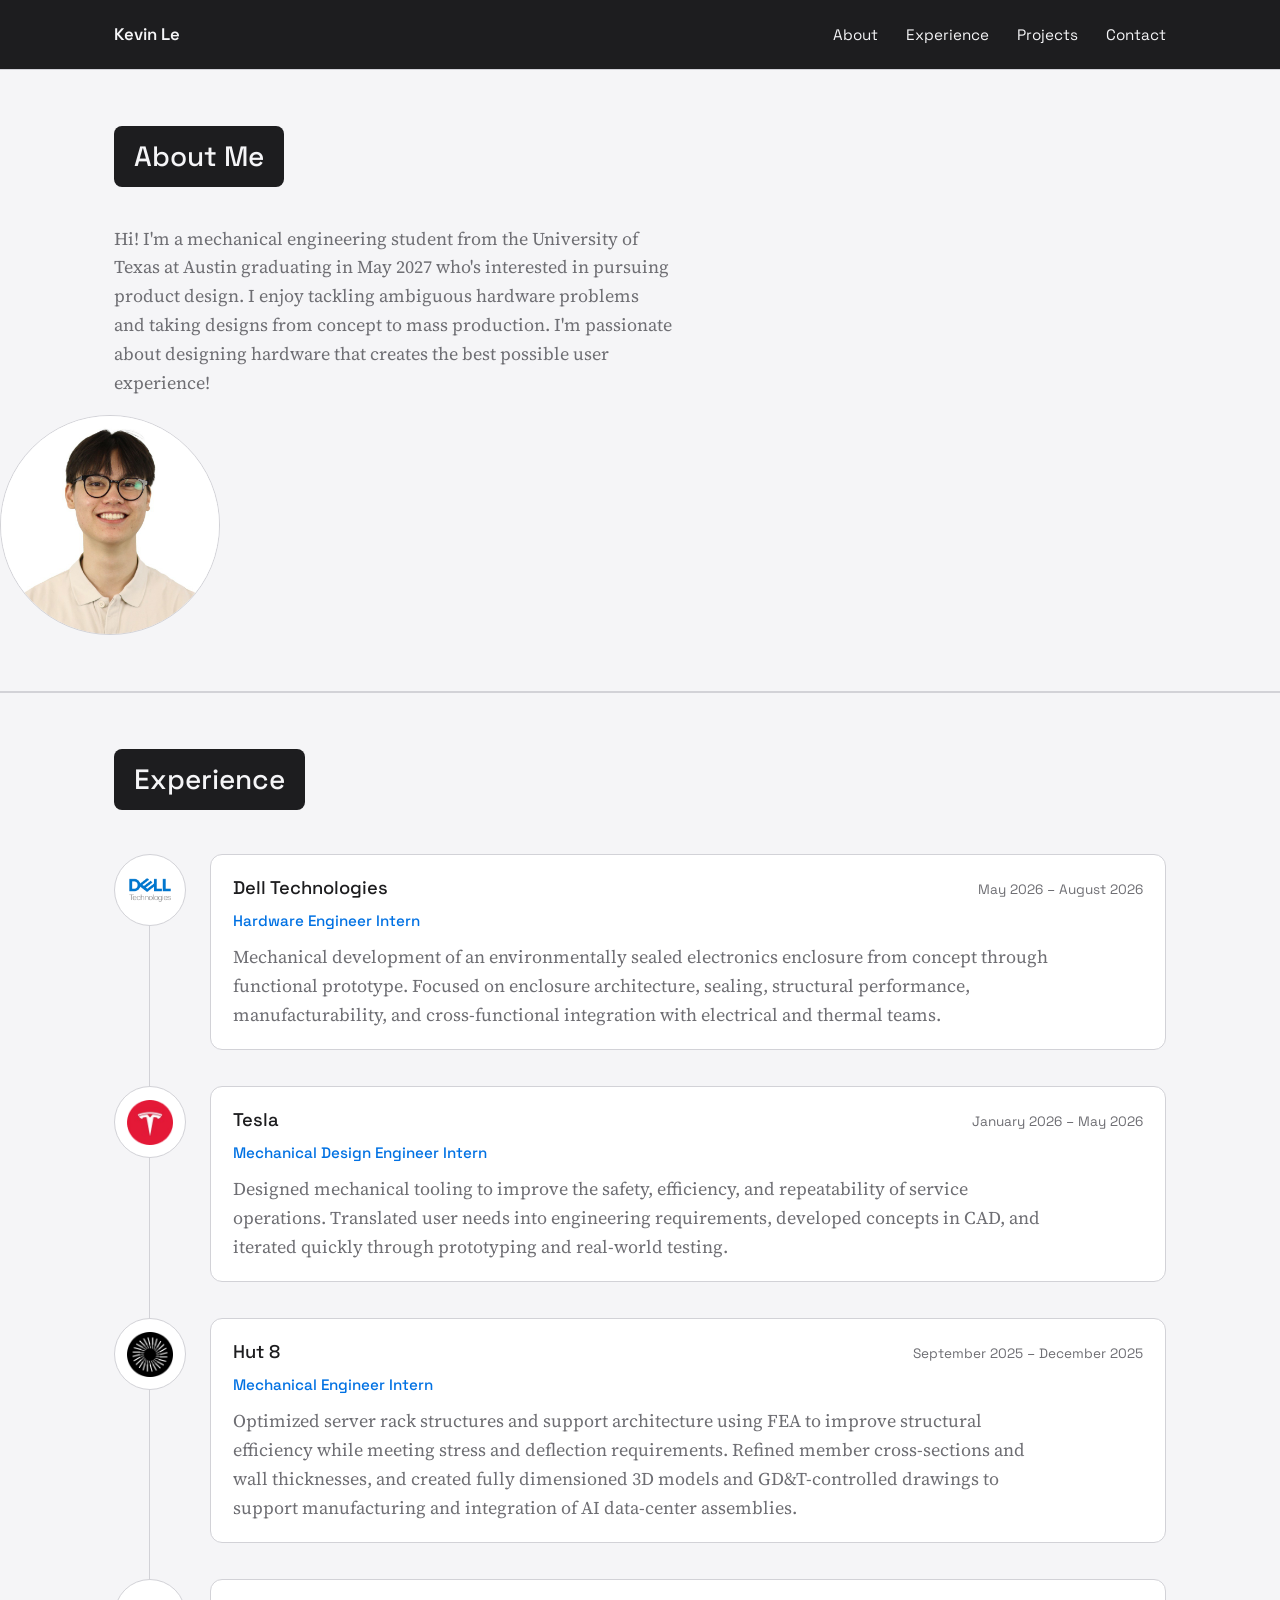
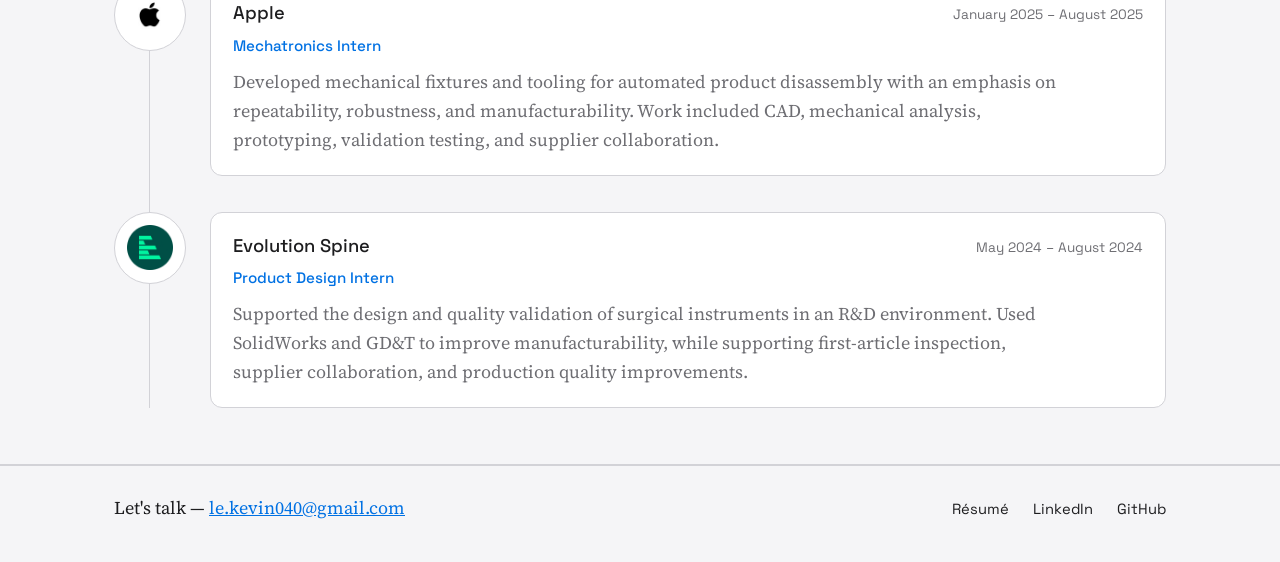
==== index.html @ e302e118 "Revised about" ====
<!DOCTYPE html>
<html lang="en">
<head>
<meta charset="UTF-8">
<meta name="viewport" content="width=device-width, initial-scale=1.0">
<title>Kevin Le—Engineering Portfolio</title>
<link rel="preconnect" href="https://fonts.googleapis.com">
<link href="https://fonts.googleapis.com/css2?family=Space+Grotesk:wght@400;500;600&family=Source+Serif+4:opsz,wght@8..60,400;8..60,600&display=swap" rel="stylesheet">
<link rel="stylesheet" href="style.css">
</head>
<body>

  <header class="site-header">
    <div class="wrap">
      <p class="mark">Kevin Le</p>
      <nav>
        <a href="#about">About</a>
        <a href="#experience">Experience</a>
        <a href="#projects">Projects</a>
        <a href="#contact">Contact</a>
      </nav>
    </div>
  </header>

  <main>
    <!-- <section class="intro wrap">
      <div class="intro-text">
        <h1>Mechanical engineer pursuing product design and robotics.</h1>
        <p class="lede">
          Portfolio showcasing some projects that I've worked on throughout college.
        </p>
      </div>
      <div class="intro-photo">
        <img src="assets/Headshot_Kevin_Le.jpg" alt="Portrait of Kevin Le">
      </div>
    </section> -->

    <section id="about" class="about">
      <div class="wrap">
        <h2 class="section-title">About Me</h2>
        <p>
          Hi! I'm a mechanical engineering student from the University of Texas at Austin graduating in May 2027 who's interested in pursuing product design. 
          I enjoy tackling ambiguous hardware problems and taking designs from concept to mass production. 
          I'm passionate about designing hardware that creates the best possible user experience!
        </p>
      </div>
      <div class="intro-photo">
        <img src="assets/Headshot_Kevin_Le.jpg" alt="Portrait of Kevin Le">
      </div>
    </section>

    <section id="experience" class="experience">
      <div class="wrap">
        <h2 class="section-title">Experience</h2>
        <ol class="timeline">
          <li class="timeline-entry">
            <span class="timeline-marker"><img src="assets/dell_logo.png" alt="Dell Technologies logo"></span>
            <div class="timeline-card">
              <div class="timeline-top">
                <h3 class="timeline-title">Dell Technologies</h3>
                <span class="timeline-dates">May 2026 – August 2026</span>
              </div>
              <p class="timeline-role">Hardware Engineer Intern</p>
              <p class="timeline-desc">Mechanical development of an environmentally sealed electronics enclosure from concept through functional prototype. Focused on enclosure architecture, sealing, structural performance, manufacturability, and cross-functional integration with electrical and thermal teams.</p>
            </div>
          </li>
          <li class="timeline-entry">
            <span class="timeline-marker"><img src="assets/tesla_logo.png" alt="Tesla logo"></span>
            <div class="timeline-card">
              <div class="timeline-top">
                <h3 class="timeline-title">Tesla</h3>
                <span class="timeline-dates">January 2026 – May 2026</span>
              </div>
              <p class="timeline-role">Mechanical Design Engineer Intern</p>
              <p class="timeline-desc">Designed mechanical tooling to improve the safety, efficiency, and repeatability of service operations. Translated user needs into engineering requirements, developed concepts in CAD, and iterated quickly through prototyping and real-world testing.</p>
            </div>
          </li>
          <li class="timeline-entry">
            <span class="timeline-marker"><img src="assets/hut8corp_logo.png" alt="Hut8 logo"></span>
            <div class="timeline-card">
              <div class="timeline-top">
                <h3 class="timeline-title">Hut 8</h3>
                <span class="timeline-dates">September 2025 – December 2025</span>
              </div>
              <p class="timeline-role">Mechanical Engineer Intern</p>
              <p class="timeline-desc">Optimized server rack structures and support architecture using FEA to improve structural efficiency while meeting stress and deflection requirements. Refined member cross-sections and wall thicknesses, and created fully dimensioned 3D models and GD&T-controlled drawings to support manufacturing and integration of AI data-center assemblies.</p>
            </div>
          </li>
          <li class="timeline-entry">
            <span class="timeline-marker"><img src="assets/apple_logo.jpg" alt="Apple logo"></span>
            <div class="timeline-card">
              <div class="timeline-top">
                <h3 class="timeline-title">Apple</h3>
                <span class="timeline-dates">January 2025 – August 2025</span>
              </div>
              <p class="timeline-role">Mechatronics Intern</p>
              <p class="timeline-desc">Developed mechanical fixtures and tooling for automated product disassembly with an emphasis on repeatability, robustness, and manufacturability. Work included CAD, mechanical analysis, prototyping, validation testing, and supplier collaboration.</p>
            </div>
          </li>
          </li>
          <li class="timeline-entry">
            <span class="timeline-marker"><img src="assets/evolutionspine_logo.png" alt="Evolution Spine logo"></span>
            <div class="timeline-card">
              <div class="timeline-top">
                <h3 class="timeline-title">Evolution Spine</h3>
                <span class="timeline-dates">May 2024 – August 2024</span>
              </div>
              <p class="timeline-role">Product Design Intern</p>
              <p class="timeline-desc">Supported the design and quality validation of surgical instruments in an R&D environment. Used SolidWorks and GD&T to improve manufacturability, while supporting first-article inspection, supplier collaboration, and production quality improvements.</p>
            </div>
          </li>
        </ol>
      </div>
    </section>

    <!-- <section id="projects" class="projects">
      <div class="wrap">
      <h2 class="section-title">Projects</h2> -->
      <!-- ============================================= -->
      <!-- PROJECT TEMPLATE — duplicate this whole        -->
      <!-- <article class="project-card">…</article> block     -->
      <!-- for every project you add.                     -->
      <!-- ============================================= -->

      <!-- <div class="project-grid">
      <article class="project-card">
        <button class="card-trigger" type="button" aria-haspopup="dialog">
          <span class="card-title">Dell Technologies</span>
          <span class="card-media logo"><img src="assets/dell_logo.png" alt="Dell logo"></span>
          <span class="card-desc">Add a one- or two-sentence summary of your work at Dell Technologies here.</span>
        </button>
        <div class="project-detail" hidden>
          <div class="detail-media"><img src="assets/project-1.jpg" alt="Cross-section render of the two-stage planetary gearbox"></div>
          <p class="sheet-no">Sheet 01</p>
          <h2>Dell Technologies</h2>
          <p>
            The arm's stock motor had plenty of speed but not nearly enough torque at the wrist.
            I designed a compact two-stage planetary reduction to fit the existing housing envelope,
            modeling gear mesh and bearing loads in Excel before cutting anything, then machined and
            assembled a working prototype on the shop's manual mill.
          </p>
          <p>
            The final unit delivered a 25:1 reduction inside a housing 12mm shorter than the original
            budget, and held under 0.05mm of backlash after 40 hours of continuous run testing.
          </p>
          <div class="spec-row">
            <div><span class="label">Role</span><span class="value">Sole designer &amp; machinist</span></div>
            <div><span class="label">Tools</span><span class="value">SolidWorks, MATLAB</span></div>
            <div><span class="label">Materials</span><span class="value">6061-T6, C360 brass</span></div>
            <div><span class="label">Year</span><span class="value">2025</span></div>
          </div>
          <a class="project-link" href="#">Full write-up &amp; CAD files</a>
        </div>
      </article>

      <article class="project-card">
        <button class="card-trigger" type="button" aria-haspopup="dialog">
          <span class="card-title">Tesla</span>
          <span class="card-media logo"><img src="assets/tesla_logo.png" alt="Tesla logo"></span>
          <span class="card-desc">Add a one- or two-sentence summary of your work at Tesla here.</span>
        </button>
        <div class="project-detail" hidden>
          <div class="detail-media"><img src="assets/project-2.jpg" alt="Photo of the finished quick-release bracket mounted on the test fixture"></div>
          <p class="sheet-no">Sheet 02</p>
          <h2>Tesla</h2>
          <p>
            Our team's fixture required a full re-bolt between every model swap, which was eating
            hours out of a limited tunnel booking. I redesigned the mounting interface around a
            spring-loaded quick-release pin, sized for the fixture's vibration and load profile
            using a quick FEA check in Fusion 360.
          </p>
          <p>
            Swap time dropped from roughly 20 minutes to under 90 seconds, and the bracket has run
            through three semesters of testing with no failures.
          </p>
          <div class="spec-row">
            <div><span class="label">Role</span><span class="value">Design lead, 3-person team</span></div>
            <div><span class="label">Tools</span><span class="value">Fusion 360, FEA</span></div>
            <div><span class="label">Materials</span><span class="value">4140 steel</span></div>
            <div><span class="label">Year</span><span class="value">2024</span></div>
          </div>
          <a class="project-link" href="#">Full write-up &amp; CAD files</a>
        </div>
      </article>

      <article class="project-card">
        <button class="card-trigger" type="button" aria-haspopup="dialog">
          <span class="card-title">Apple</span>
          <span class="card-media logo"><img src="assets/apple_logo.png" alt="Apple logo"></span>
          <span class="card-desc">Add a one- or two-sentence summary of your work at Apple here.</span>
        </button>
        <div class="project-detail" hidden>
          <div class="detail-media"><img src="assets/project-2.jpg" alt="Photo of the finished quick-release bracket mounted on the test fixture"></div>
          <p class="sheet-no">Sheet 02</p>
          <h2>Apple</h2>
          <p>
            Our team's fixture required a full re-bolt between every model swap, which was eating
            hours out of a limited tunnel booking. I redesigned the mounting interface around a
            spring-loaded quick-release pin, sized for the fixture's vibration and load profile
            using a quick FEA check in Fusion 360.
          </p>
          <p>
            Swap time dropped from roughly 20 minutes to under 90 seconds, and the bracket has run
            through three semesters of testing with no failures.
          </p>
          <div class="spec-row">
            <div><span class="label">Role</span><span class="value">Design lead, 3-person team</span></div>
            <div><span class="label">Tools</span><span class="value">Fusion 360, FEA</span></div>
            <div><span class="label">Materials</span><span class="value">4140 steel</span></div>
            <div><span class="label">Year</span><span class="value">2024</span></div>
          </div>
          <a class="project-link" href="#">Full write-up &amp; CAD files</a>
        </div>
      </article>

      <article class="project-card">
        <button class="card-trigger" type="button" aria-haspopup="dialog">
          <span class="card-title">Pick and Place Robot Arm</span>
          <span class="card-media"><img src="assets/RMD Robot Arm Final CAD.png" alt="Pick and place arm"></span>
          <span class="card-desc">Robotic pick-and-place arm designed and modeled in CAD.</span>
        </button>
        <div class="project-detail" hidden>
          <div class="detail-media"><img src="assets/project-2.jpg" alt="Photo of the finished quick-release bracket mounted on the test fixture"></div>
          <p class="sheet-no">Sheet 02</p>
          <h2>Pick and Place Robot Arm</h2>
          <p>
            Our team's fixture required a full re-bolt between every model swap, which was eating
            hours out of a limited tunnel booking. I redesigned the mounting interface around a
            spring-loaded quick-release pin, sized for the fixture's vibration and load profile
            using a quick FEA check in Fusion 360.
          </p>
          <p>
            Swap time dropped from roughly 20 minutes to under 90 seconds, and the bracket has run
            through three semesters of testing with no failures.
          </p>
          <div class="spec-row">
            <div><span class="label">Role</span><span class="value">Design lead, 3-person team</span></div>
            <div><span class="label">Tools</span><span class="value">Fusion 360, FEA</span></div>
            <div><span class="label">Materials</span><span class="value">4140 steel</span></div>
            <div><span class="label">Year</span><span class="value">2024</span></div>
          </div>
          <a class="project-link" href="#">Full write-up &amp; CAD files</a>
        </div>
      </article>
      </div>

      </div>
    </section> -->
  </main>

  <footer id="contact" class="site-footer">
    <div class="wrap">
      <p>Let's talk — <a href="mailto:le.kevin040@gmail.com">le.kevin040@gmail.com</a></p>
      <div class="footer-links">
        <a href="resume.html">Résumé</a>
        <a href="https://www.linkedin.com/in/kevle40" target="_blank" rel="noopener noreferrer">LinkedIn</a>
        <a href="https://github.com/kevinle40" target="_blank" rel="noopener noreferrer">GitHub</a>
      </div>
    </div>
  </footer>

  <dialog id="project-dialog" class="project-dialog" aria-label="Project details">
    <button class="dialog-close" type="button" aria-label="Close project details">&times;</button>
    <div class="dialog-content"></div>
  </dialog>

  <script src="script.js"></script>
</body>
</html>
---- style.css ----
:root {
  --paper: #F5F5F7;
  --ink: #1D1D1F;
  --graphite: #6E6E73;
  --steel: #0071E3;
  --line: #D2D2D7;
  --banner: #EEF3F8;
  --header-bg: #1D1D1F;
  --header-text: #F5F5F7;
  --steel-light: #2997FF;
  --measure: 680px;
}

* { box-sizing: border-box; }

html { scroll-behavior: smooth; }

body {
  margin: 0;
  background: var(--paper);
  color: var(--ink);
  font-family: "Source Serif 4", Georgia, serif;
  font-size: 18px;
  line-height: 1.6;
  -webkit-font-smoothing: antialiased;
}

h1, h2, .mark, .label, nav a, .footer-links a {
  font-family: "Space Grotesk", "Helvetica Neue", Arial, sans-serif;
}

.wrap {
  max-width: 1100px;
  margin: 0 auto;
  padding: 0 24px;
}

a { color: var(--steel); }
a:focus-visible, button:focus-visible { outline: 2px solid var(--steel); outline-offset: 3px; }

/* ---------- header ---------- */

.site-header {
  background: var(--header-bg);
  padding: 20px 0;
}

.mark { margin: 0; font-weight: 600; font-size: 1.05rem; color: var(--header-text); }

nav a {
  margin-left: 24px;
  text-decoration: none;
  color: var(--header-text);
  font-size: 0.95rem;
}
nav a:first-child { margin-left: 0; }
nav a:hover { color: var(--steel-light); }

.site-header .wrap {
  display: flex;
  justify-content: space-between;
  align-items: baseline;
  flex-wrap: wrap;
  gap: 12px;
}

/* ---------- intro ---------- */

.intro {
  padding: 64px 24px 40px;
  display: flex;
  align-items: center;
  justify-content: space-between;
  gap: 48px;
}

.intro-text { flex: 1 1 420px; }

.intro h1 {
  font-size: 2rem;
  font-weight: 500;
  line-height: 1.3;
  max-width: 20ch;
  margin: 0 0 20px;
}

.lede {
  max-width: 55ch;
  color: var(--graphite);
  font-size: 1.05rem;
}

.intro-photo {
  flex: 0 0 220px;
  width: 220px;
  aspect-ratio: 1 / 1;
  border-radius: 50%;
  overflow: hidden;
  border: 1px solid var(--line);
}

.intro-photo img {
  width: 100%;
  height: 100%;
  object-fit: cover;
  display: block;
}

@media (max-width: 700px) {
  .intro {
    flex-direction: column-reverse;
    align-items: flex-start;
    gap: 28px;
  }
  .intro-photo { flex-basis: auto; width: 160px; }
}

/* ---------- section headings (About + Projects titles) ---------- */

.section-title {
  display: inline-block;
  background: var(--header-bg);
  color: var(--header-text);
  font-size: 1.75rem;
  font-weight: 500;
  padding: 8px 20px;
  border-radius: 8px;
  margin: 0 0 20px;
}

/* ---------- about ---------- */

.about {
  padding: 56px 0;
  border-top: 1px solid var(--line);
  border-bottom: 1px solid var(--line);
}
.about p { max-width: 62ch; color: var(--graphite); }

/* ---------- projects ---------- */

.projects { padding: 56px 0 48px; }

.project-grid {
  display: grid;
  grid-template-columns: repeat(auto-fill, minmax(min(100%, 320px), 1fr));
  gap: 28px;
  margin-top: 8px;
}

.card-trigger {
  display: block;
  width: 100%;
  padding: 0;
  text-align: left;
  font: inherit;
  color: inherit;
  cursor: pointer;
  background: #FFFFFF;
  border: 1px solid var(--line);
  border-radius: 12px;
  overflow: hidden;
  transition: transform .2s ease, box-shadow .2s ease;
}
.card-trigger:hover { transform: translateY(-3px); box-shadow: 0 10px 28px rgba(0, 0, 0, .10); }

.card-media { display: block; aspect-ratio: 16 / 10; background: var(--line); }
.card-media img { width: 100%; height: 100%; object-fit: cover; display: block; }

.card-title {
  display: block;
  padding: 18px 18px 14px;
  font-family: "Space Grotesk", sans-serif;
  font-size: 1.1rem;
  font-weight: 500;
  line-height: 1.35;
}
.card-desc {
  display: block;
  padding: 14px 18px 20px;
  color: var(--graphite);
  font-size: 0.95rem;
  line-height: 1.5;
}

/* ---------- project detail dialog ---------- */

.project-dialog {
  width: min(860px, calc(100% - 32px));
  max-height: calc(100vh - 48px);
  padding: 0;
  border: 0;
  border-radius: 16px;
  overflow: hidden;
  background: #FFFFFF;
  color: var(--ink);
}
.project-dialog[open] { animation: dialog-in .22s ease; }
.project-dialog::backdrop { background: rgba(0, 0, 0, .5); backdrop-filter: blur(6px); }
@keyframes dialog-in {
  from { opacity: 0; transform: scale(.96) translateY(8px); }
  to   { opacity: 1; transform: none; }
}
body:has(.project-dialog[open]) { overflow: hidden; }

.dialog-content { max-height: calc(100vh - 48px); overflow-y: auto; padding: 32px; }
.dialog-close {
  position: absolute;
  top: 12px;
  right: 12px;
  z-index: 1;
  width: 36px;
  height: 36px;
  border: 0;
  border-radius: 50%;
  background: rgba(29, 29, 31, .75);
  color: #FFFFFF;
  font-size: 1.4rem;
  line-height: 1;
  cursor: pointer;
}
.dialog-close:hover { background: var(--ink); }

.detail-media {
  aspect-ratio: 16 / 9;
  overflow: hidden;
  border-radius: 8px;
  background: var(--line);
  margin-bottom: 24px;
}
.detail-media img { width: 100%; height: 100%; object-fit: cover; display: block; }

.dialog-content h2 { font-size: 1.6rem; font-weight: 500; line-height: 1.3; margin: 0 0 16px; }
.dialog-content p { max-width: 62ch; }

.sheet-no { font-family: "Space Grotesk", sans-serif; color: var(--steel); font-size: 0.85rem; margin: 0 0 8px; }

.spec-row {
  display: flex;
  flex-wrap: wrap;
  gap: 24px;
  margin: 24px 0 20px;
  padding: 16px 0;
  border-top: 1px solid var(--line);
  border-bottom: 1px solid var(--line);
}
.spec-row > div { display: flex; flex-direction: column; gap: 2px; }
.label { font-size: 0.78rem; color: var(--graphite); }
.value { font-family: "Source Serif 4", serif; font-size: 0.92rem; }

.project-link {
  font-family: "Space Grotesk", sans-serif;
  font-size: 0.95rem;
  text-decoration: none;
  border-bottom: 1px solid var(--steel);
  padding-bottom: 1px;
}
.project-link:hover { opacity: 0.75; }

/* ---------- footer ---------- */

.site-footer {
  border-top: 1px solid var(--line);
  padding: 28px 0 40px;
}
.site-footer .wrap {
  display: flex;
  justify-content: space-between;
  align-items: baseline;
  flex-wrap: wrap;
  gap: 12px;
}
.site-footer p { margin: 0; }
.footer-links a {
  margin-left: 20px;
  text-decoration: none;
  color: var(--ink);
  font-size: 0.92rem;
}
.footer-links a:first-child { margin-left: 0; }
.footer-links a:hover { color: var(--steel); }

/* ---------- responsive ---------- */

@media (max-width: 600px) {
  body { font-size: 16.5px; }
  .intro { padding: 44px 24px 32px; }
  .intro h1 { font-size: 1.6rem; }
}

@media (prefers-reduced-motion: reduce) {
  html { scroll-behavior: auto; }
}

/* ---------- résumé page ---------- */

.mark a { color: inherit; text-decoration: none; }
.resume { padding: 56px 0 72px; }
.resume-frame {
  display: block;
  width: 100%;
  height: 80vh;
  min-height: 600px;
  border: 1px solid var(--line);
  border-radius: 12px;
  background: #FFFFFF;
}
.resume-note { margin: 16px 0 0; color: var(--graphite); font-size: 0.95rem; }

@media (max-width: 600px) {
  .dialog-content { padding: 20px; }
}

@media (prefers-reduced-motion: reduce) {
  .project-dialog[open] { animation: none; }
  .card-trigger { transition: none; }
}

/* company-logo cards: show the whole logo instead of cropping it */
.card-media.logo { background: #FFFFFF; }
.card-media.logo img { object-fit: contain; padding: 14px; }

/* ---------- experience timeline ---------- */

.experience {
  padding: 56px 0;
  border-top: 1px solid var(--line);
  border-bottom: 1px solid var(--line);
}

.timeline {
  position: relative;
  list-style: none;
  margin: 24px 0 0;
  padding: 0;
}

.timeline::before {
  content: "";
  position: absolute;
  top: 36px;
  bottom: 0;
  left: 35px;
  width: 1px;
  background: var(--line);
}

.timeline-entry {
  position: relative;
  display: grid;
  grid-template-columns: 72px 1fr;
  column-gap: 24px;
  padding-bottom: 36px;
}
.timeline-entry:last-child { padding-bottom: 0; }

.timeline-marker {
  position: relative;
  z-index: 1;
  width: 72px;
  height: 72px;
  border-radius: 50%;
  background: #FFFFFF;
  border: 1px solid var(--line);
  display: flex;
  align-items: center;
  justify-content: center;
  overflow: hidden;
}
.timeline-marker img {
  width: 65%;
  height: 65%;
  object-fit: contain;
}

.timeline-card {
  background: #FFFFFF;
  border: 1px solid var(--line);
  border-radius: 12px;
  padding: 18px 22px 20px;
  transition: box-shadow .2s ease, transform .2s ease;
}
.timeline-card:hover { box-shadow: 0 8px 22px rgba(0, 0, 0, .08); transform: translateY(-2px); }

.timeline-top {
  display: flex;
  justify-content: space-between;
  align-items: baseline;
  gap: 16px;
  flex-wrap: wrap;
}

.timeline-title {
  margin: 0;
  font-family: "Space Grotesk", sans-serif;
  font-size: 1.15rem;
  font-weight: 500;
}

.timeline-dates {
  font-family: "Space Grotesk", sans-serif;
  font-size: 0.85rem;
  color: var(--graphite);
  white-space: nowrap;
}

.timeline-role {
  margin: 6px 0 10px;
  font-family: "Space Grotesk", sans-serif;
  font-size: 0.95rem;
  font-weight: 500;
  color: var(--steel);
}

.timeline-desc {
  margin: 0;
  color: var(--graphite);
  max-width: 92ch;
}

@media (max-width: 560px) {
  .timeline::before { top: 27px; bottom: 0; left: 25px; width: 3px; }
  .timeline-entry { grid-template-columns: 54px 1fr; column-gap: 16px; }
  .timeline-marker { width: 54px; height: 54px; }
  .timeline-card { padding: 14px 16px 16px; }
}

@media (prefers-reduced-motion: reduce) {
  .timeline-card { transition: none; }
}
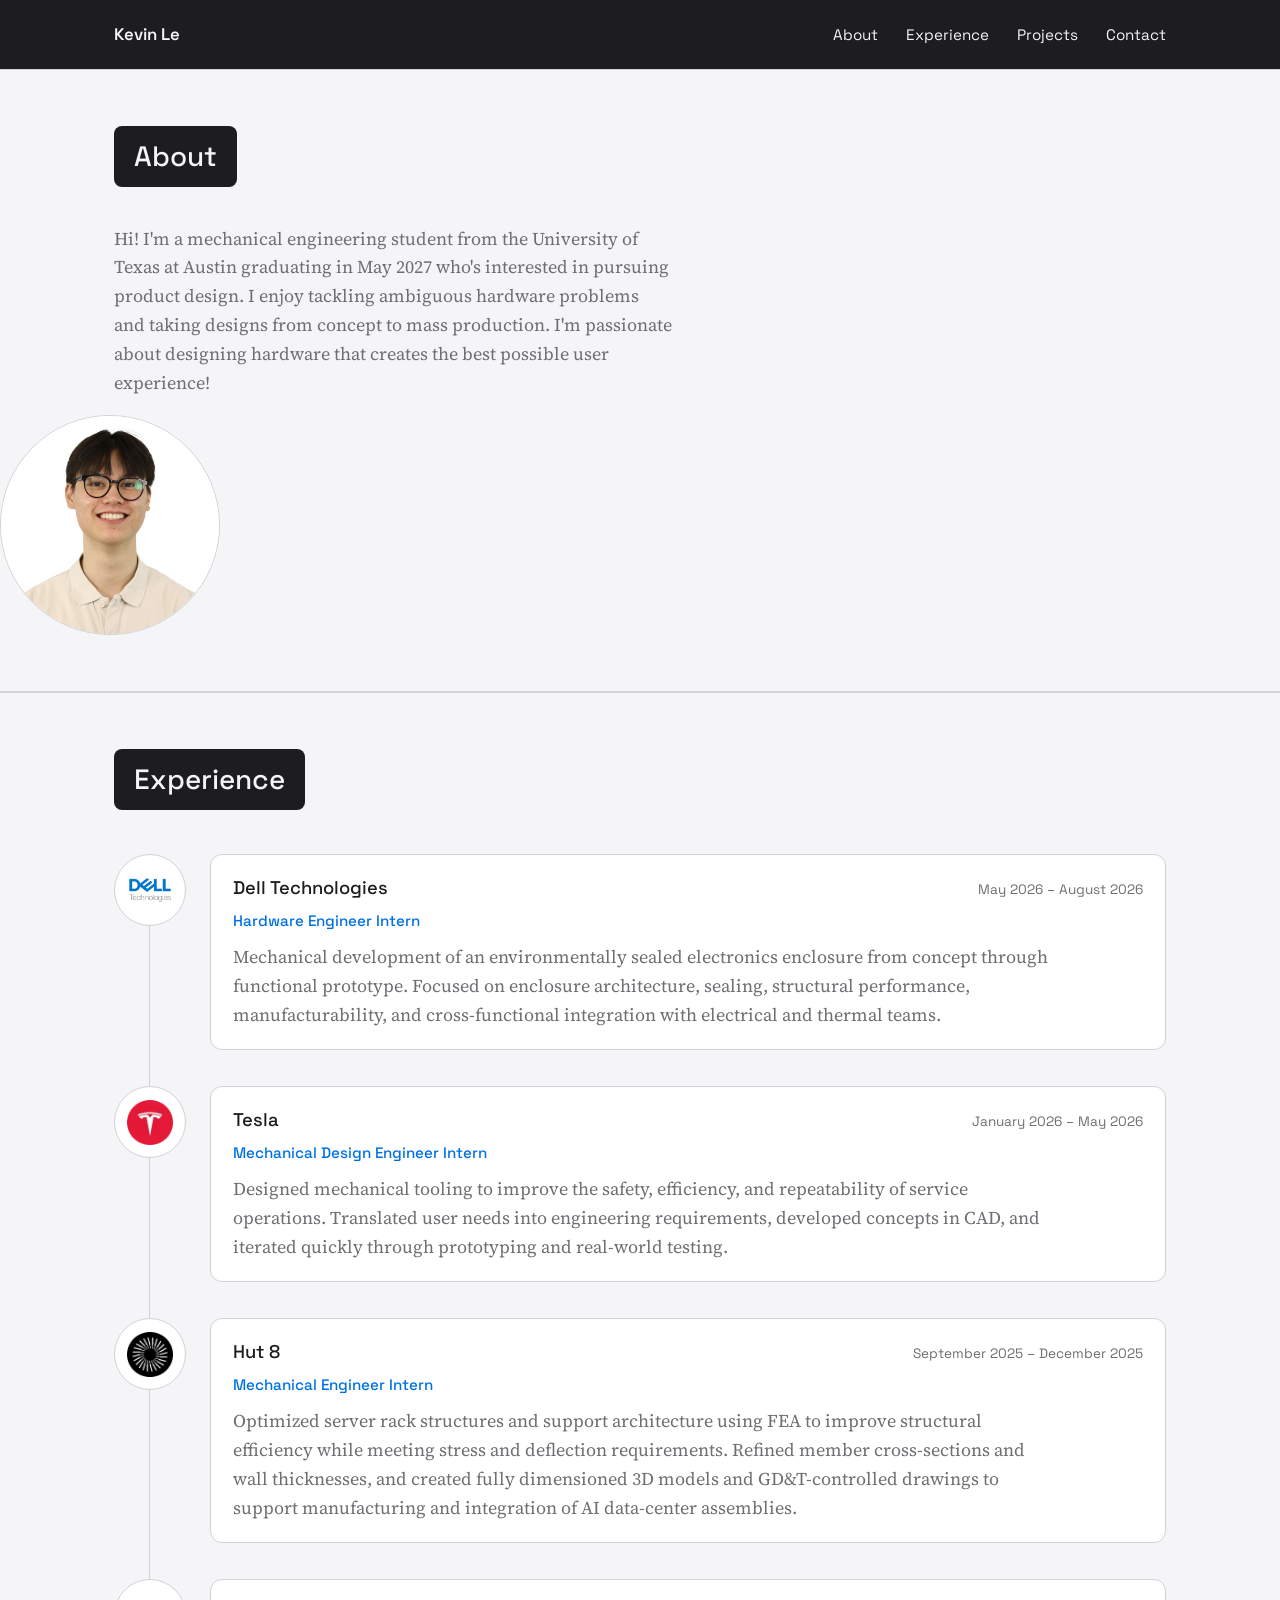
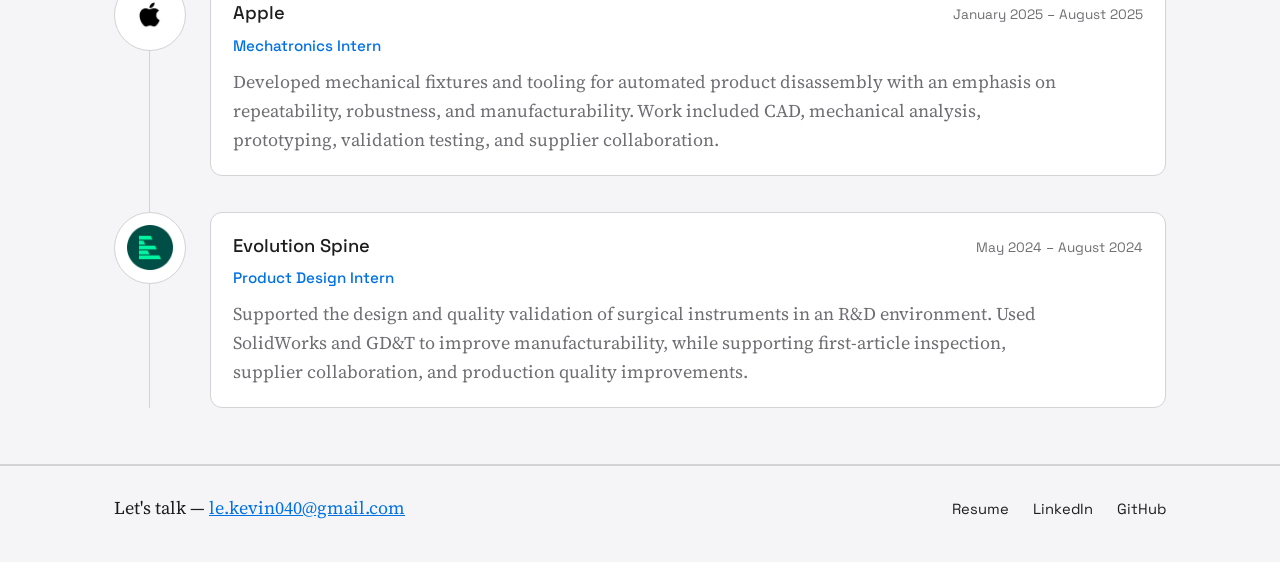
==== commit 1d61e0b8: "Resume fix" ====
--- a/index.html
+++ b/index.html
@@ -37,7 +37,7 @@
 
     <section id="about" class="about">
       <div class="wrap">
-        <h2 class="section-title">About Me</h2>
+        <h2 class="section-title">About</h2>
         <p>
           Hi! I'm a mechanical engineering student from the University of Texas at Austin graduating in May 2027 who's interested in pursuing product design. 
           I enjoy tackling ambiguous hardware problems and taking designs from concept to mass production. 
@@ -252,7 +252,7 @@
     <div class="wrap">
       <p>Let's talk — <a href="mailto:le.kevin040@gmail.com">le.kevin040@gmail.com</a></p>
       <div class="footer-links">
-        <a href="resume.html">Résumé</a>
+        <a href="resume.html">Resume</a>
         <a href="https://www.linkedin.com/in/kevle40" target="_blank" rel="noopener noreferrer">LinkedIn</a>
         <a href="https://github.com/kevinle40" target="_blank" rel="noopener noreferrer">GitHub</a>
       </div>
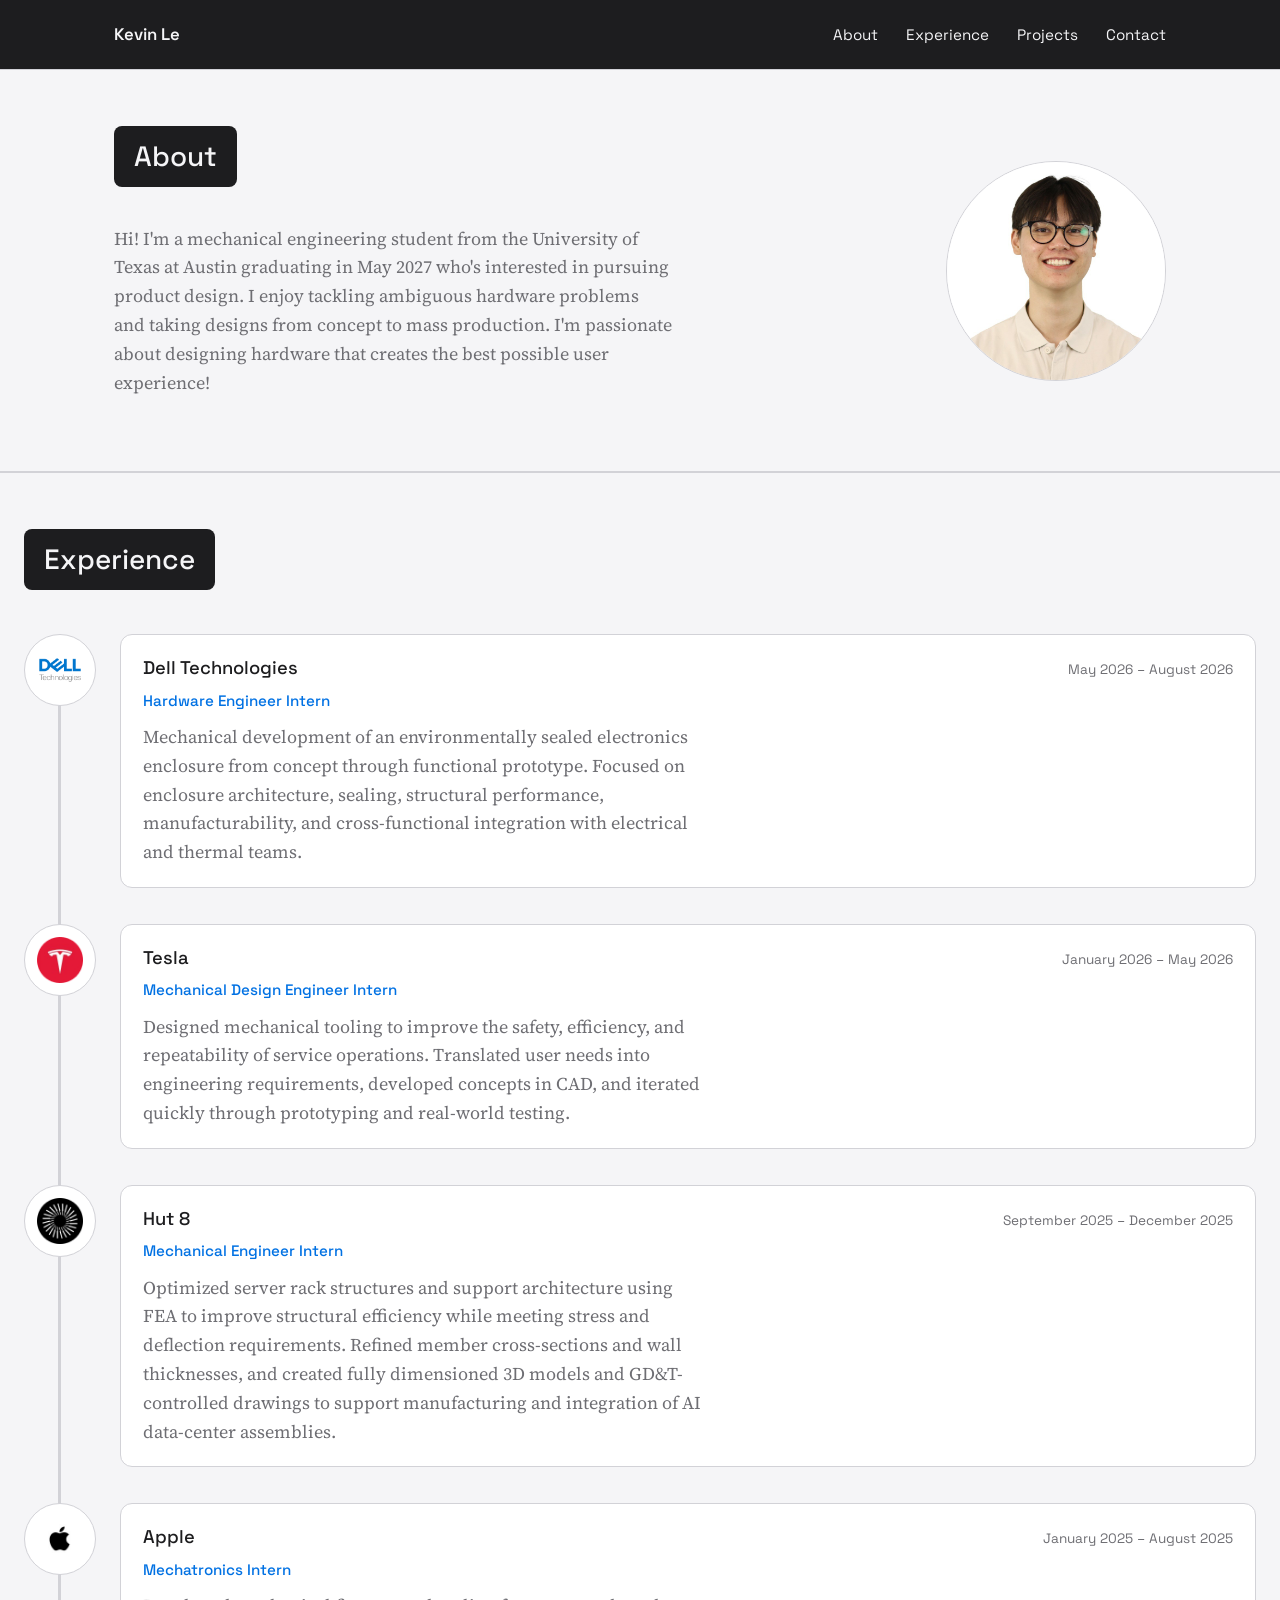
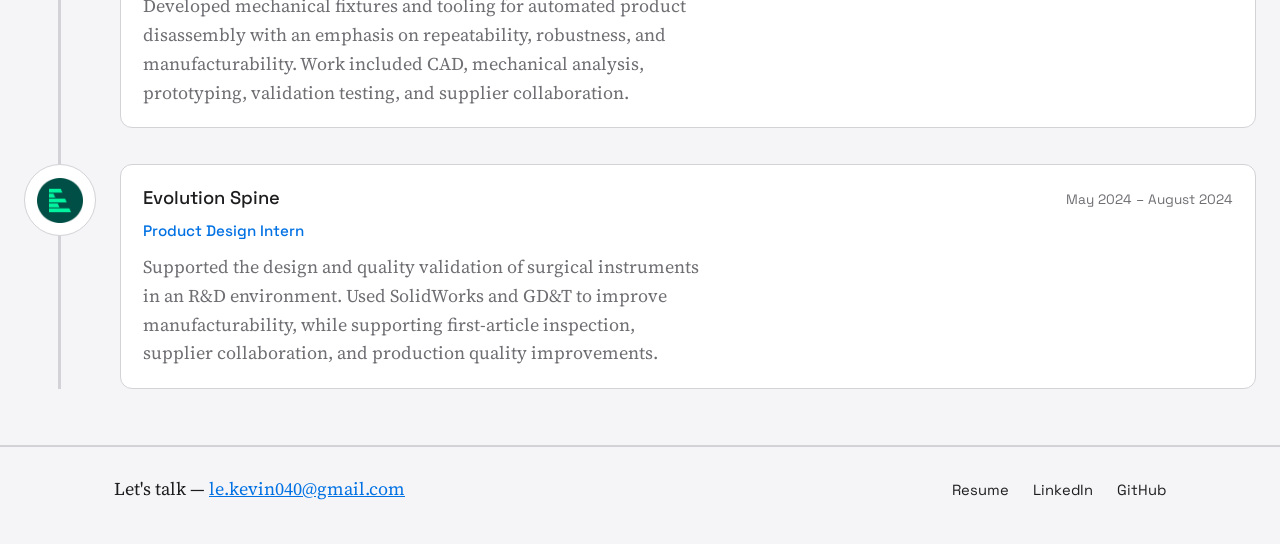
==== commit 6e9abe60: "Intro photo fix" ====
--- a/index.html
+++ b/index.html
@@ -37,15 +37,17 @@
 
     <section id="about" class="about">
       <div class="wrap">
-        <h2 class="section-title">About</h2>
-        <p>
-          Hi! I'm a mechanical engineering student from the University of Texas at Austin graduating in May 2027 who's interested in pursuing product design. 
-          I enjoy tackling ambiguous hardware problems and taking designs from concept to mass production. 
-          I'm passionate about designing hardware that creates the best possible user experience!
-        </p>
-      </div>
-      <div class="intro-photo">
-        <img src="assets/Headshot_Kevin_Le.jpg" alt="Portrait of Kevin Le">
+        <div class="about-text">
+          <h2 class="section-title">About</h2>
+          <p>
+            Hi! I'm a mechanical engineering student from the University of Texas at Austin graduating in May 2027 who's interested in pursuing product design. 
+            I enjoy tackling ambiguous hardware problems and taking designs from concept to mass production. 
+            I'm passionate about designing hardware that creates the best possible user experience!
+          </p>
+        </div>
+        <div class="intro-photo">
+          <img src="assets/Headshot_Kevin_Le.jpg" alt="Portrait of Kevin Le">
+        </div>
       </div>
     </section>
 
@@ -96,7 +98,6 @@
               <p class="timeline-role">Mechatronics Intern</p>
               <p class="timeline-desc">Developed mechanical fixtures and tooling for automated product disassembly with an emphasis on repeatability, robustness, and manufacturability. Work included CAD, mechanical analysis, prototyping, validation testing, and supplier collaboration.</p>
             </div>
-          </li>
           </li>
           <li class="timeline-entry">
             <span class="timeline-marker"><img src="assets/evolutionspine_logo.png" alt="Evolution Spine logo"></span>
--- a/style.css
+++ b/style.css
@@ -135,7 +135,25 @@
   border-top: 1px solid var(--line);
   border-bottom: 1px solid var(--line);
 }
+
+.about > .wrap {
+  display: flex;
+  align-items: center;
+  justify-content: space-between;
+  gap: 48px;
+}
+
+.about-text { flex: 1 1 420px; }
+
 .about p { max-width: 62ch; color: var(--graphite); }
+
+@media (max-width: 700px) {
+  .about > .wrap {
+    flex-direction: column-reverse;
+    align-items: flex-start;
+    gap: 28px;
+  }
+}
 
 /* ---------- projects ---------- */
 
@@ -328,6 +346,8 @@
   border-bottom: 1px solid var(--line);
 }
 
+.experience .wrap { max-width: 1300px; }
+
 .timeline {
   position: relative;
   list-style: none;
@@ -340,8 +360,8 @@
   position: absolute;
   top: 36px;
   bottom: 0;
-  left: 35px;
-  width: 1px;
+  left: 34px;
+  width: 3px;
   background: var(--line);
 }
 
@@ -415,7 +435,7 @@
 .timeline-desc {
   margin: 0;
   color: var(--graphite);
-  max-width: 92ch;
+  max-width: 62ch;
 }
 
 @media (max-width: 560px) {
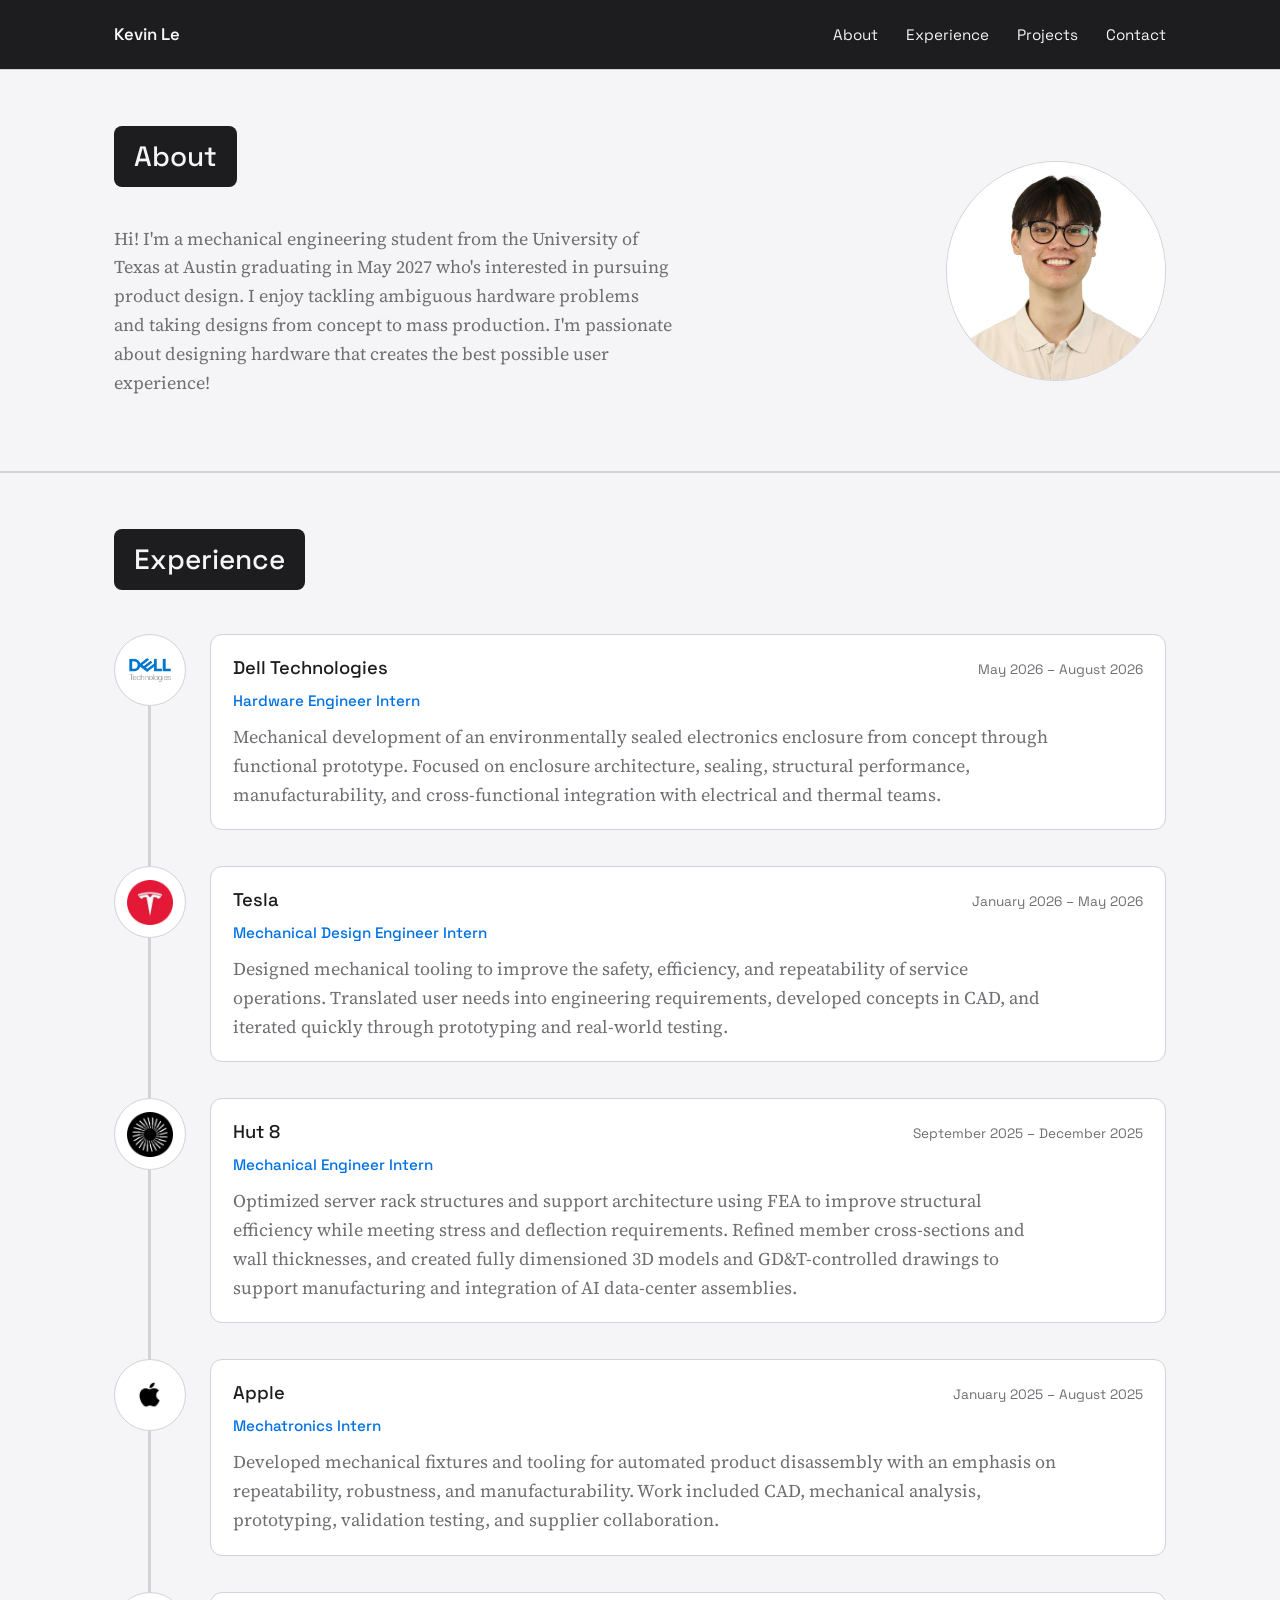
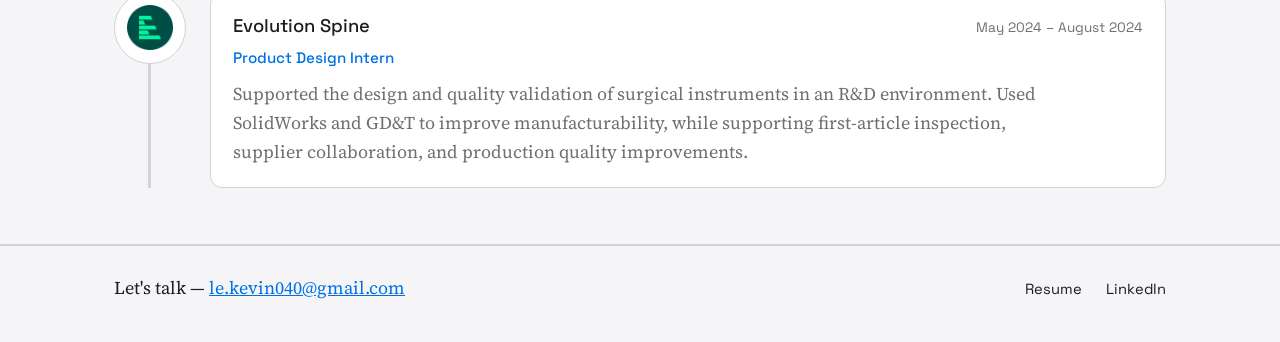
==== commit 0a7125da: "Section alignment" ====
--- a/index.html
+++ b/index.html
@@ -255,7 +255,6 @@
       <div class="footer-links">
         <a href="resume.html">Resume</a>
         <a href="https://www.linkedin.com/in/kevle40" target="_blank" rel="noopener noreferrer">LinkedIn</a>
-        <a href="https://github.com/kevinle40" target="_blank" rel="noopener noreferrer">GitHub</a>
       </div>
     </div>
   </footer>
--- a/style.css
+++ b/style.css
@@ -346,7 +346,7 @@
   border-bottom: 1px solid var(--line);
 }
 
-.experience .wrap { max-width: 1300px; }
+
 
 .timeline {
   position: relative;
@@ -435,7 +435,7 @@
 .timeline-desc {
   margin: 0;
   color: var(--graphite);
-  max-width: 62ch;
+  max-width: 92ch;
 }
 
 @media (max-width: 560px) {
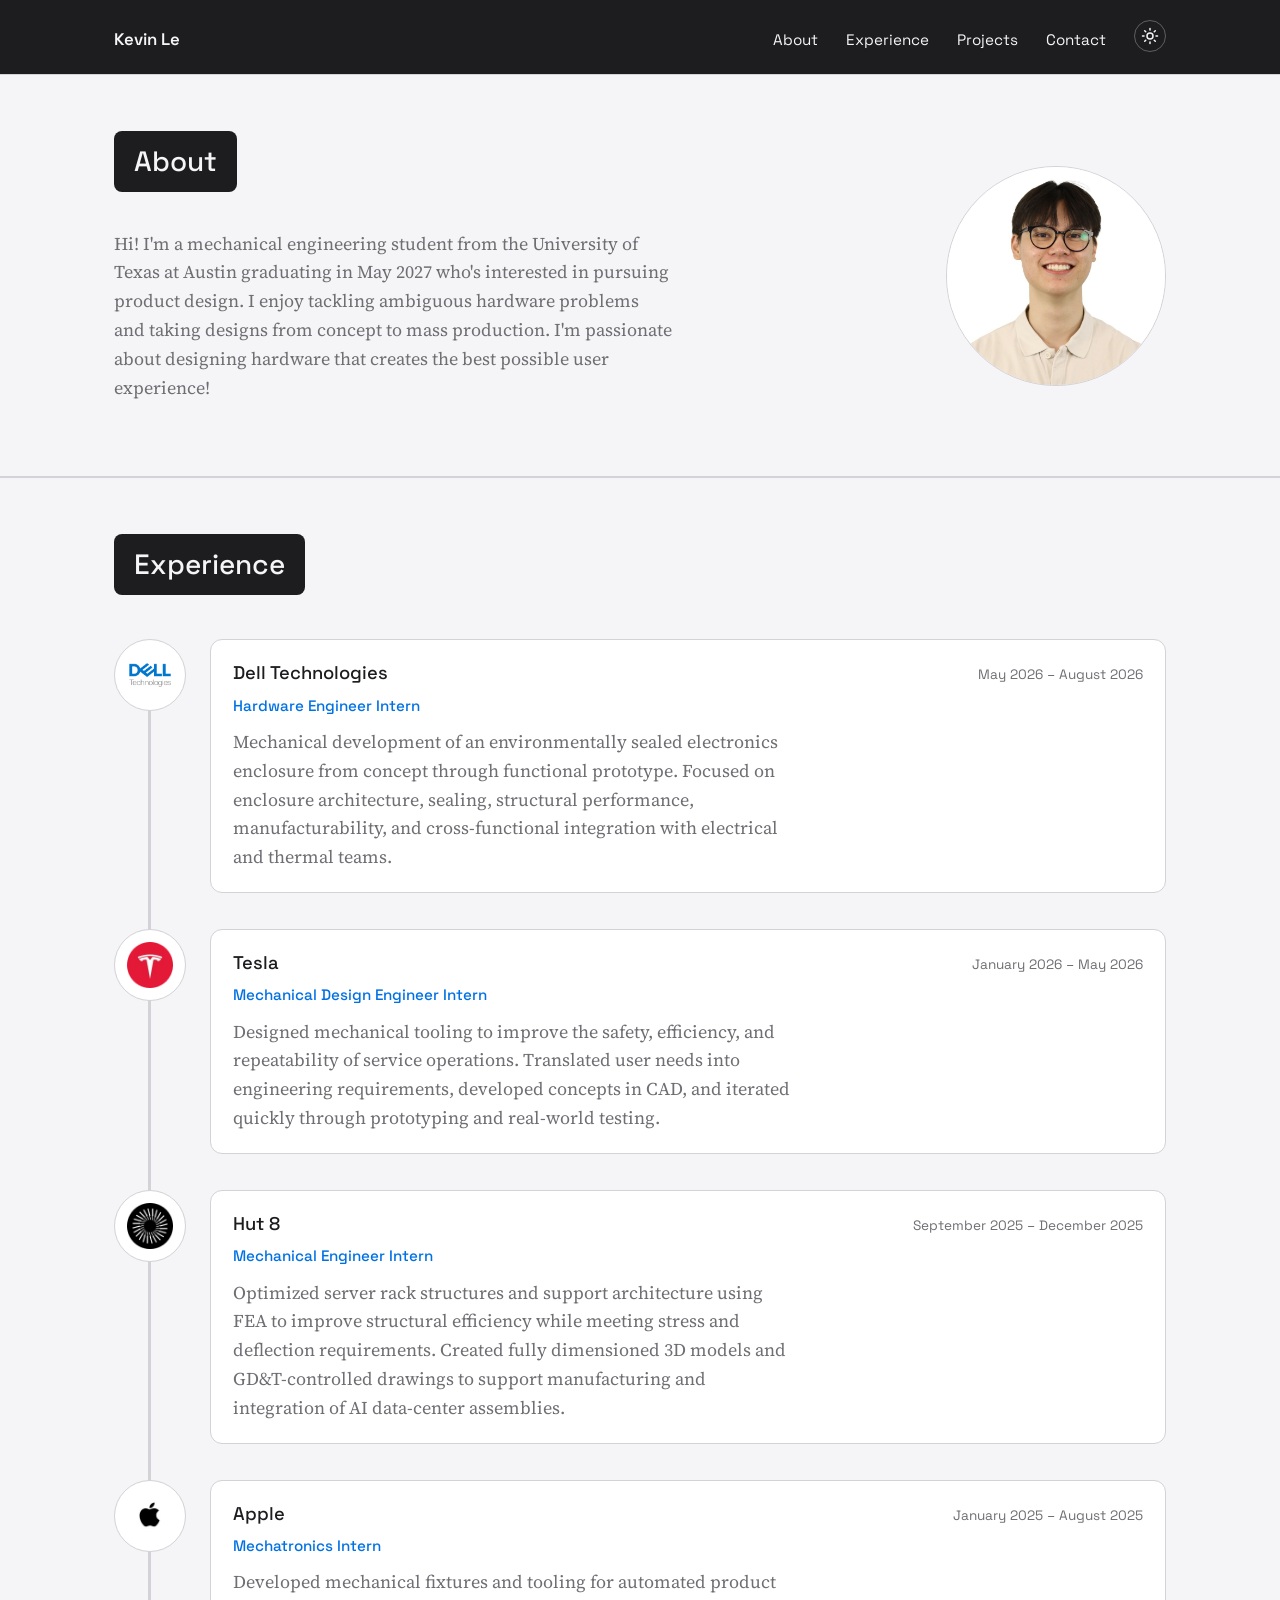
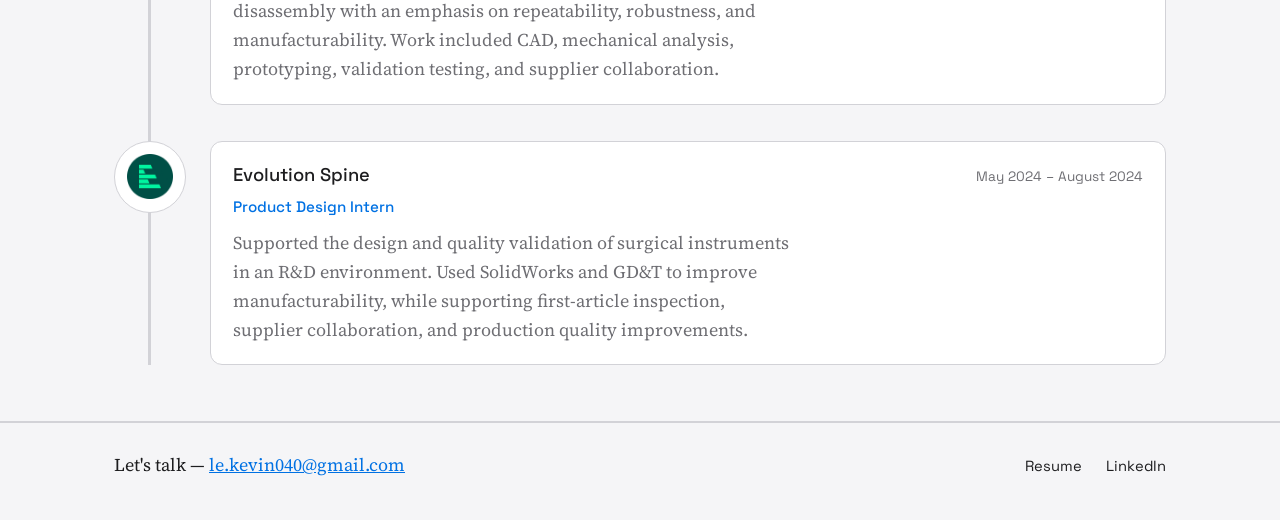
==== commit f6c31611: "Dark and light mode" ====
--- a/index.html
+++ b/index.html
@@ -3,10 +3,17 @@
 <head>
 <meta charset="UTF-8">
 <meta name="viewport" content="width=device-width, initial-scale=1.0">
-<title>Kevin Le—Engineering Portfolio</title>
+<title>Kevin Le-Engineering Portfolio</title>
 <link rel="preconnect" href="https://fonts.googleapis.com">
 <link href="https://fonts.googleapis.com/css2?family=Space+Grotesk:wght@400;500;600&family=Source+Serif+4:opsz,wght@8..60,400;8..60,600&display=swap" rel="stylesheet">
 <link rel="stylesheet" href="style.css">
+<script>
+  (function () {
+    var stored = localStorage.getItem('theme');
+    var prefersDark = window.matchMedia('(prefers-color-scheme: dark)').matches;
+    document.documentElement.setAttribute('data-theme', stored || (prefersDark ? 'dark' : 'light'));
+  })();
+</script>
 </head>
 <body>
 
@@ -18,6 +25,10 @@
         <a href="#experience">Experience</a>
         <a href="#projects">Projects</a>
         <a href="#contact">Contact</a>
+        <button id="theme-toggle" class="theme-toggle" type="button" aria-label="Toggle dark mode">
+          <svg class="icon-sun" viewBox="0 0 24 24" width="18" height="18" fill="none" stroke="currentColor" stroke-width="2" stroke-linecap="round"><circle cx="12" cy="12" r="4"></circle><path d="M12 2v2M12 20v2M4.93 4.93l1.41 1.41M17.66 17.66l1.41 1.41M2 12h2M20 12h2M4.93 19.07l1.41-1.41M17.66 6.34l1.41-1.41"></path></svg>
+          <svg class="icon-moon" viewBox="0 0 24 24" width="18" height="18" fill="currentColor"><path d="M20.5 14.5a8.5 8.5 0 1 1-9-13 7 7 0 0 0 9 13z"></path></svg>
+        </button>
       </nav>
     </div>
   </header>
@@ -85,7 +96,7 @@
                 <span class="timeline-dates">September 2025 – December 2025</span>
               </div>
               <p class="timeline-role">Mechanical Engineer Intern</p>
-              <p class="timeline-desc">Optimized server rack structures and support architecture using FEA to improve structural efficiency while meeting stress and deflection requirements. Refined member cross-sections and wall thicknesses, and created fully dimensioned 3D models and GD&T-controlled drawings to support manufacturing and integration of AI data-center assemblies.</p>
+              <p class="timeline-desc">Optimized server rack structures and support architecture using FEA to improve structural efficiency while meeting stress and deflection requirements. Created fully dimensioned 3D models and GD&T-controlled drawings to support manufacturing and integration of AI data-center assemblies.</p>
             </div>
           </li>
           <li class="timeline-entry">
--- a/style.css
+++ b/style.css
@@ -8,8 +8,21 @@
   --header-bg: #1D1D1F;
   --header-text: #F5F5F7;
   --steel-light: #2997FF;
+  --surface: #FFFFFF;
   --measure: 680px;
 }
+
+:root[data-theme="dark"] {
+  --paper: #000000;
+  --ink: #F5F5F7;
+  --graphite: #A1A1A6;
+  --line: #3A3A3C;
+  --banner: #1C1C1E;
+  --surface: #1C1C1E;
+  --steel: #2997FF;
+}
+
+html { background: var(--paper); }
 
 * { box-sizing: border-box; }
 
@@ -174,7 +187,7 @@
   font: inherit;
   color: inherit;
   cursor: pointer;
-  background: #FFFFFF;
+  background: var(--surface);
   border: 1px solid var(--line);
   border-radius: 12px;
   overflow: hidden;
@@ -210,7 +223,7 @@
   border: 0;
   border-radius: 16px;
   overflow: hidden;
-  background: #FFFFFF;
+  background: var(--surface);
   color: var(--ink);
 }
 .project-dialog[open] { animation: dialog-in .22s ease; }
@@ -321,7 +334,7 @@
   min-height: 600px;
   border: 1px solid var(--line);
   border-radius: 12px;
-  background: #FFFFFF;
+  background: var(--surface);
 }
 .resume-note { margin: 16px 0 0; color: var(--graphite); font-size: 0.95rem; }
 
@@ -335,7 +348,7 @@
 }
 
 /* company-logo cards: show the whole logo instead of cropping it */
-.card-media.logo { background: #FFFFFF; }
+.card-media.logo { background: var(--surface); }
 .card-media.logo img { object-fit: contain; padding: 14px; }
 
 /* ---------- experience timeline ---------- */
@@ -380,7 +393,7 @@
   width: 72px;
   height: 72px;
   border-radius: 50%;
-  background: #FFFFFF;
+  background: var(--surface);
   border: 1px solid var(--line);
   display: flex;
   align-items: center;
@@ -394,7 +407,7 @@
 }
 
 .timeline-card {
-  background: #FFFFFF;
+  background: var(--surface);
   border: 1px solid var(--line);
   border-radius: 12px;
   padding: 18px 22px 20px;
@@ -435,7 +448,7 @@
 .timeline-desc {
   margin: 0;
   color: var(--graphite);
-  max-width: 92ch;
+  max-width: 62ch;
 }
 
 @media (max-width: 560px) {
@@ -447,4 +460,32 @@
 
 @media (prefers-reduced-motion: reduce) {
   .timeline-card { transition: none; }
+}
+
+/* ---------- dark mode toggle ---------- */
+
+.theme-toggle {
+  margin-left: 24px;
+  width: 32px;
+  height: 32px;
+  display: inline-flex;
+  align-items: center;
+  justify-content: center;
+  border: 1px solid rgba(245, 245, 247, 0.3);
+  border-radius: 50%;
+  background: transparent;
+  color: var(--header-text);
+  cursor: pointer;
+  padding: 0;
+  transition: border-color .2s ease, color .2s ease;
+}
+.theme-toggle:hover { color: var(--steel-light); border-color: var(--steel-light); }
+
+html[data-theme="dark"] .theme-toggle .icon-sun,
+html:not([data-theme="dark"]) .theme-toggle .icon-moon {
+  display: none;
+}
+
+@media (prefers-reduced-motion: reduce) {
+  .theme-toggle { transition: none; }
 }
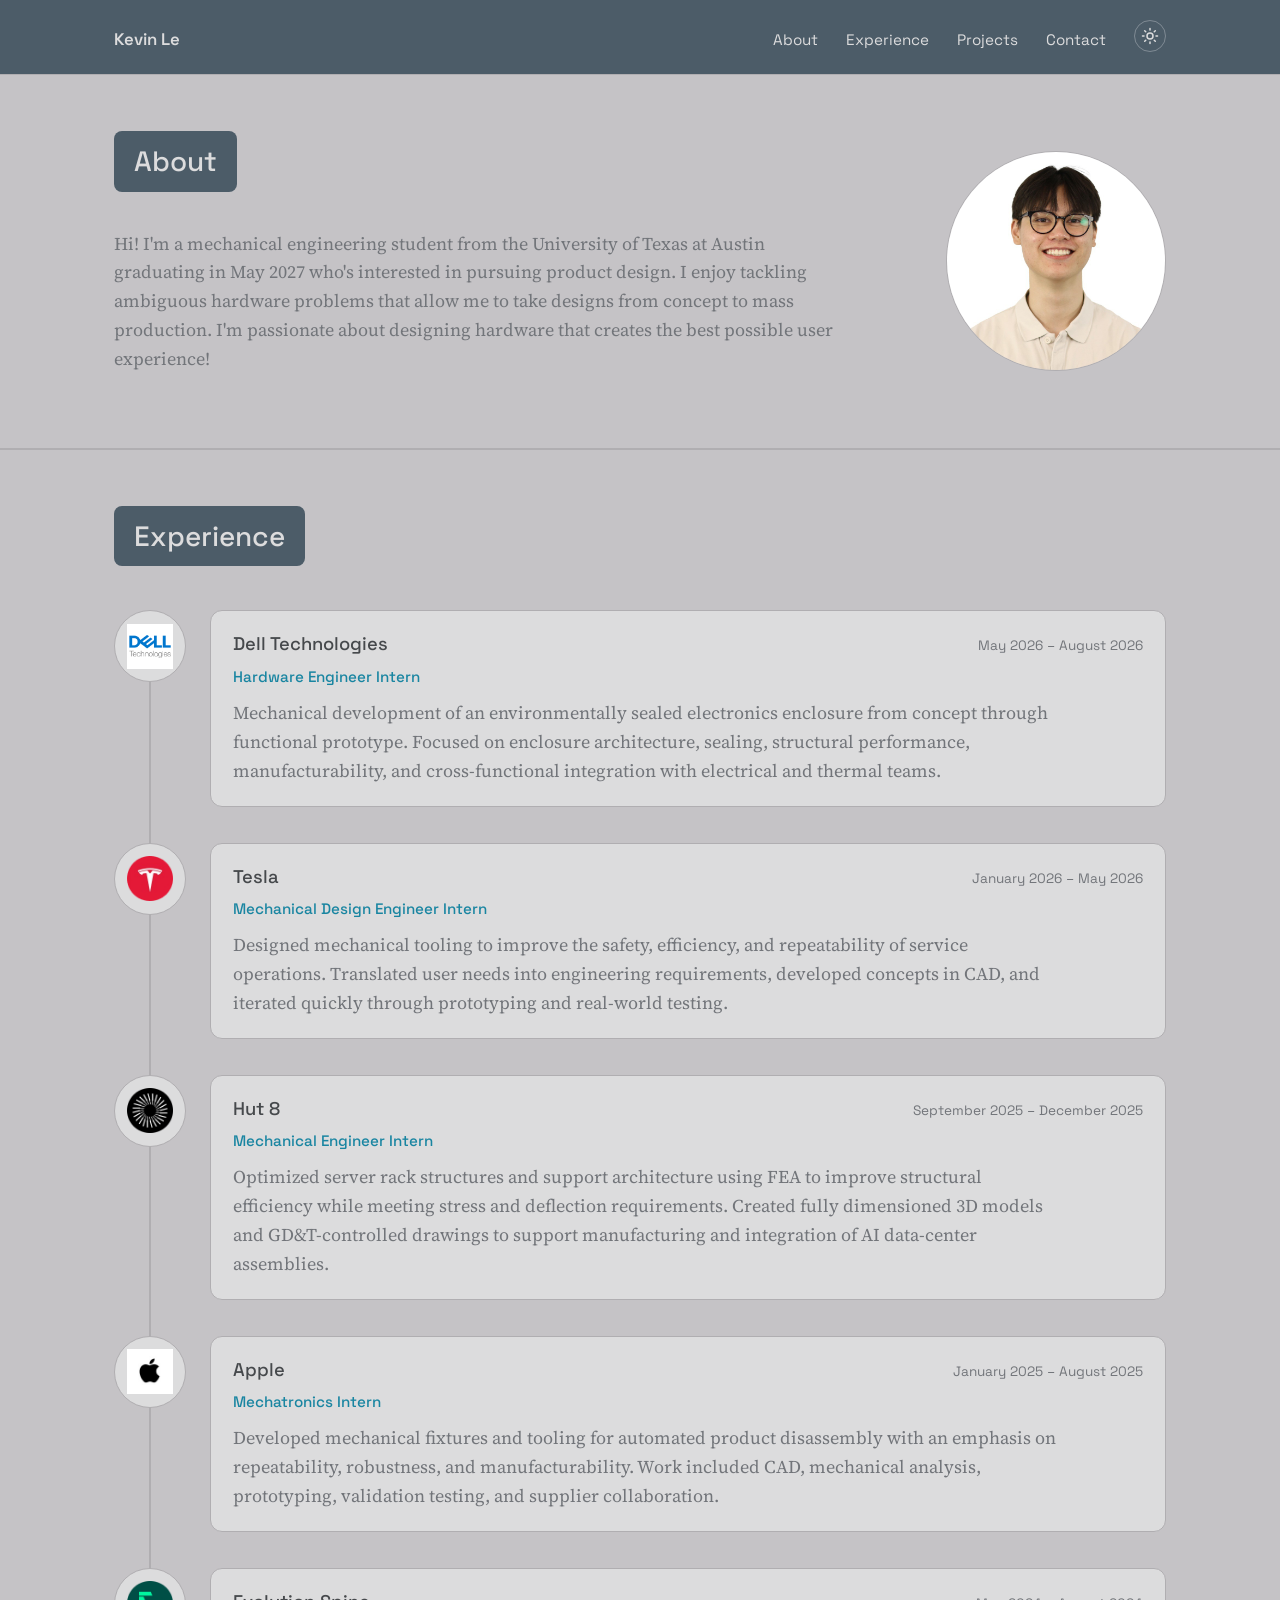
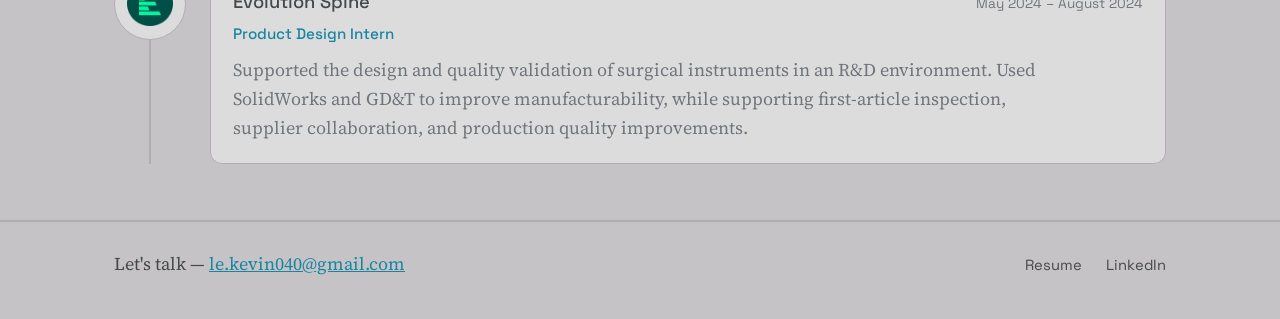
==== commit 236f0606: "New palette" ====
--- a/index.html
+++ b/index.html
@@ -3,7 +3,7 @@
 <head>
 <meta charset="UTF-8">
 <meta name="viewport" content="width=device-width, initial-scale=1.0">
-<title>Kevin Le-Engineering Portfolio</title>
+<title>Kevin Le | Engineering Portfolio</title>
 <link rel="preconnect" href="https://fonts.googleapis.com">
 <link href="https://fonts.googleapis.com/css2?family=Space+Grotesk:wght@400;500;600&family=Source+Serif+4:opsz,wght@8..60,400;8..60,600&display=swap" rel="stylesheet">
 <link rel="stylesheet" href="style.css">
@@ -52,7 +52,7 @@
           <h2 class="section-title">About</h2>
           <p>
             Hi! I'm a mechanical engineering student from the University of Texas at Austin graduating in May 2027 who's interested in pursuing product design. 
-            I enjoy tackling ambiguous hardware problems and taking designs from concept to mass production. 
+            I enjoy tackling ambiguous hardware problems that allow me to take designs from concept to mass production. 
             I'm passionate about designing hardware that creates the best possible user experience!
           </p>
         </div>
--- a/style.css
+++ b/style.css
@@ -1,25 +1,25 @@
 :root {
-  --paper: #F5F5F7;
-  --ink: #1D1D1F;
-  --graphite: #6E6E73;
-  --steel: #0071E3;
-  --line: #D2D2D7;
-  --banner: #EEF3F8;
-  --header-bg: #1D1D1F;
-  --header-text: #F5F5F7;
-  --steel-light: #2997FF;
-  --surface: #FFFFFF;
+  --paper: #C5C3C6;
+  --ink: #46494C;
+  --graphite: #72757A;
+  --steel: #1985A1;
+  --line: #B0AEB1;
+  --banner: #DCDCDD;
+  --header-bg: #4C5C68;
+  --header-text: #DCDCDD;
+  --steel-light: #3AA7C2;
+  --surface: #DCDCDD;
   --measure: 680px;
 }
 
 :root[data-theme="dark"] {
-  --paper: #000000;
-  --ink: #F5F5F7;
-  --graphite: #A1A1A6;
-  --line: #3A3A3C;
-  --banner: #1C1C1E;
-  --surface: #1C1C1E;
-  --steel: #2997FF;
+  --paper: #242527;
+  --ink: #DCDCDD;
+  --graphite: #A9ACAF;
+  --line: #54575A;
+  --banner: #46494C;
+  --surface: #46494C;
+  --steel: #3AA7C2;
 }
 
 html { background: var(--paper); }
@@ -158,7 +158,7 @@
 
 .about-text { flex: 1 1 420px; }
 
-.about p { max-width: 62ch; color: var(--graphite); }
+.about p { max-width: 82ch; color: var(--graphite); }
 
 @media (max-width: 700px) {
   .about > .wrap {
@@ -373,8 +373,8 @@
   position: absolute;
   top: 36px;
   bottom: 0;
-  left: 34px;
-  width: 3px;
+  left: 35px;
+  width: 2px;
   background: var(--line);
 }
 
@@ -448,7 +448,7 @@
 .timeline-desc {
   margin: 0;
   color: var(--graphite);
-  max-width: 62ch;
+  max-width: 92ch;
 }
 
 @media (max-width: 560px) {
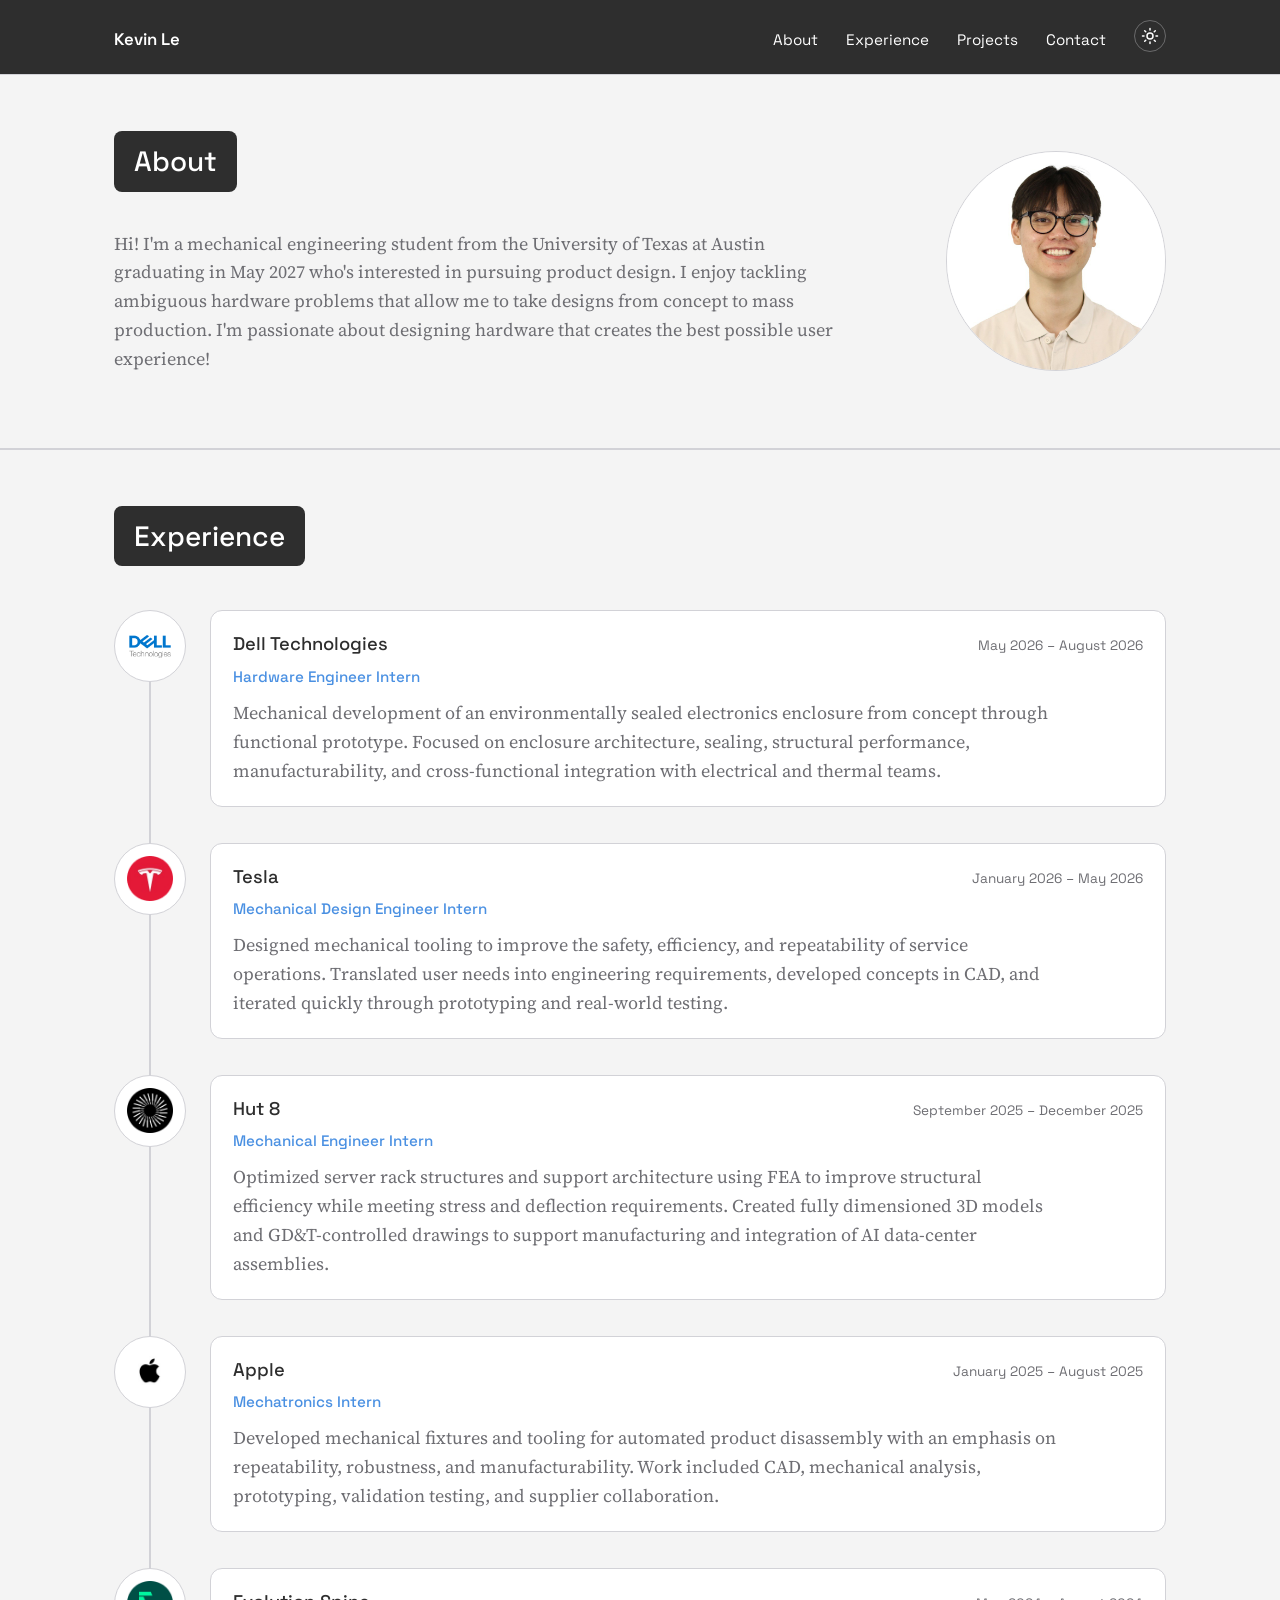
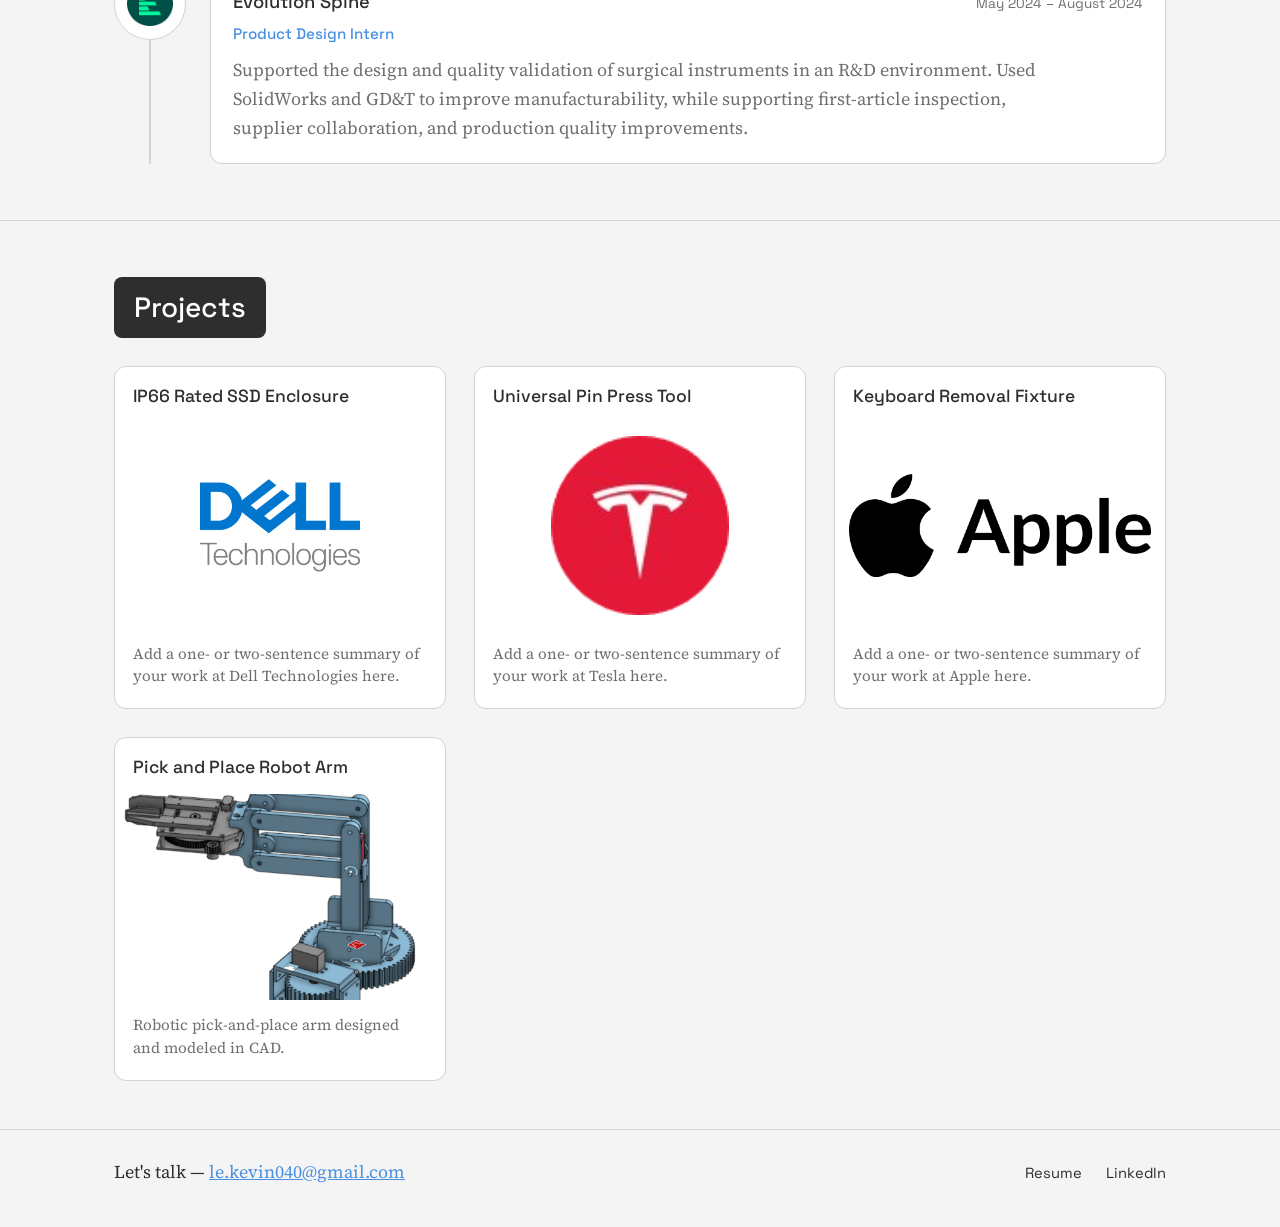
==== commit 79ae1b5f: "Projects" ====
--- a/index.html
+++ b/index.html
@@ -125,19 +125,19 @@
       </div>
     </section>
 
-    <!-- <section id="projects" class="projects">
+    <section id="projects" class="projects">
       <div class="wrap">
-      <h2 class="section-title">Projects</h2> -->
+      <h2 class="section-title">Projects</h2>
       <!-- ============================================= -->
       <!-- PROJECT TEMPLATE — duplicate this whole        -->
       <!-- <article class="project-card">…</article> block     -->
       <!-- for every project you add.                     -->
       <!-- ============================================= -->
 
-      <!-- <div class="project-grid">
-      <article class="project-card">
-        <button class="card-trigger" type="button" aria-haspopup="dialog">
-          <span class="card-title">Dell Technologies</span>
+      <div class="project-grid">
+      <article class="project-card">
+        <button class="card-trigger" type="button" aria-haspopup="dialog">
+          <span class="card-title">IP66 Rated SSD Enclosure</span>
           <span class="card-media logo"><img src="assets/dell_logo.png" alt="Dell logo"></span>
           <span class="card-desc">Add a one- or two-sentence summary of your work at Dell Technologies here.</span>
         </button>
@@ -167,7 +167,7 @@
 
       <article class="project-card">
         <button class="card-trigger" type="button" aria-haspopup="dialog">
-          <span class="card-title">Tesla</span>
+          <span class="card-title">Universal Pin Press Tool</span>
           <span class="card-media logo"><img src="assets/tesla_logo.png" alt="Tesla logo"></span>
           <span class="card-desc">Add a one- or two-sentence summary of your work at Tesla here.</span>
         </button>
@@ -197,7 +197,7 @@
 
       <article class="project-card">
         <button class="card-trigger" type="button" aria-haspopup="dialog">
-          <span class="card-title">Apple</span>
+          <span class="card-title">Keyboard Removal Fixture</span>
           <span class="card-media logo"><img src="assets/apple_logo.png" alt="Apple logo"></span>
           <span class="card-desc">Add a one- or two-sentence summary of your work at Apple here.</span>
         </button>
@@ -257,7 +257,7 @@
       </div>
 
       </div>
-    </section> -->
+    </section>
   </main>
 
   <footer id="contact" class="site-footer">
--- a/style.css
+++ b/style.css
@@ -1,25 +1,25 @@
 :root {
-  --paper: #C5C3C6;
-  --ink: #46494C;
-  --graphite: #72757A;
-  --steel: #1985A1;
-  --line: #B0AEB1;
-  --banner: #DCDCDD;
-  --header-bg: #4C5C68;
-  --header-text: #DCDCDD;
-  --steel-light: #3AA7C2;
-  --surface: #DCDCDD;
+  --paper: #F4F4F4;
+  --ink: #2E2E2E;
+  --graphite: #6E6E73;
+  --steel: #4A90E2;
+  --line: #D2D2D7;
+  --banner: #EEF3F8;
+  --header-bg: #2E2E2E;
+  --header-text: #FFFFFF;
+  --steel-light: #6BA7E8;
+  --surface: #FFFFFF;
   --measure: 680px;
 }
 
 :root[data-theme="dark"] {
-  --paper: #242527;
-  --ink: #DCDCDD;
-  --graphite: #A9ACAF;
-  --line: #54575A;
-  --banner: #46494C;
-  --surface: #46494C;
-  --steel: #3AA7C2;
+  --paper: #1E1E1E;
+  --ink: #F4F4F4;
+  --graphite: #ABABAB;
+  --line: #444444;
+  --banner: #2E2E2E;
+  --surface: #2E2E2E;
+  --steel: #6BA7E8;
 }
 
 html { background: var(--paper); }
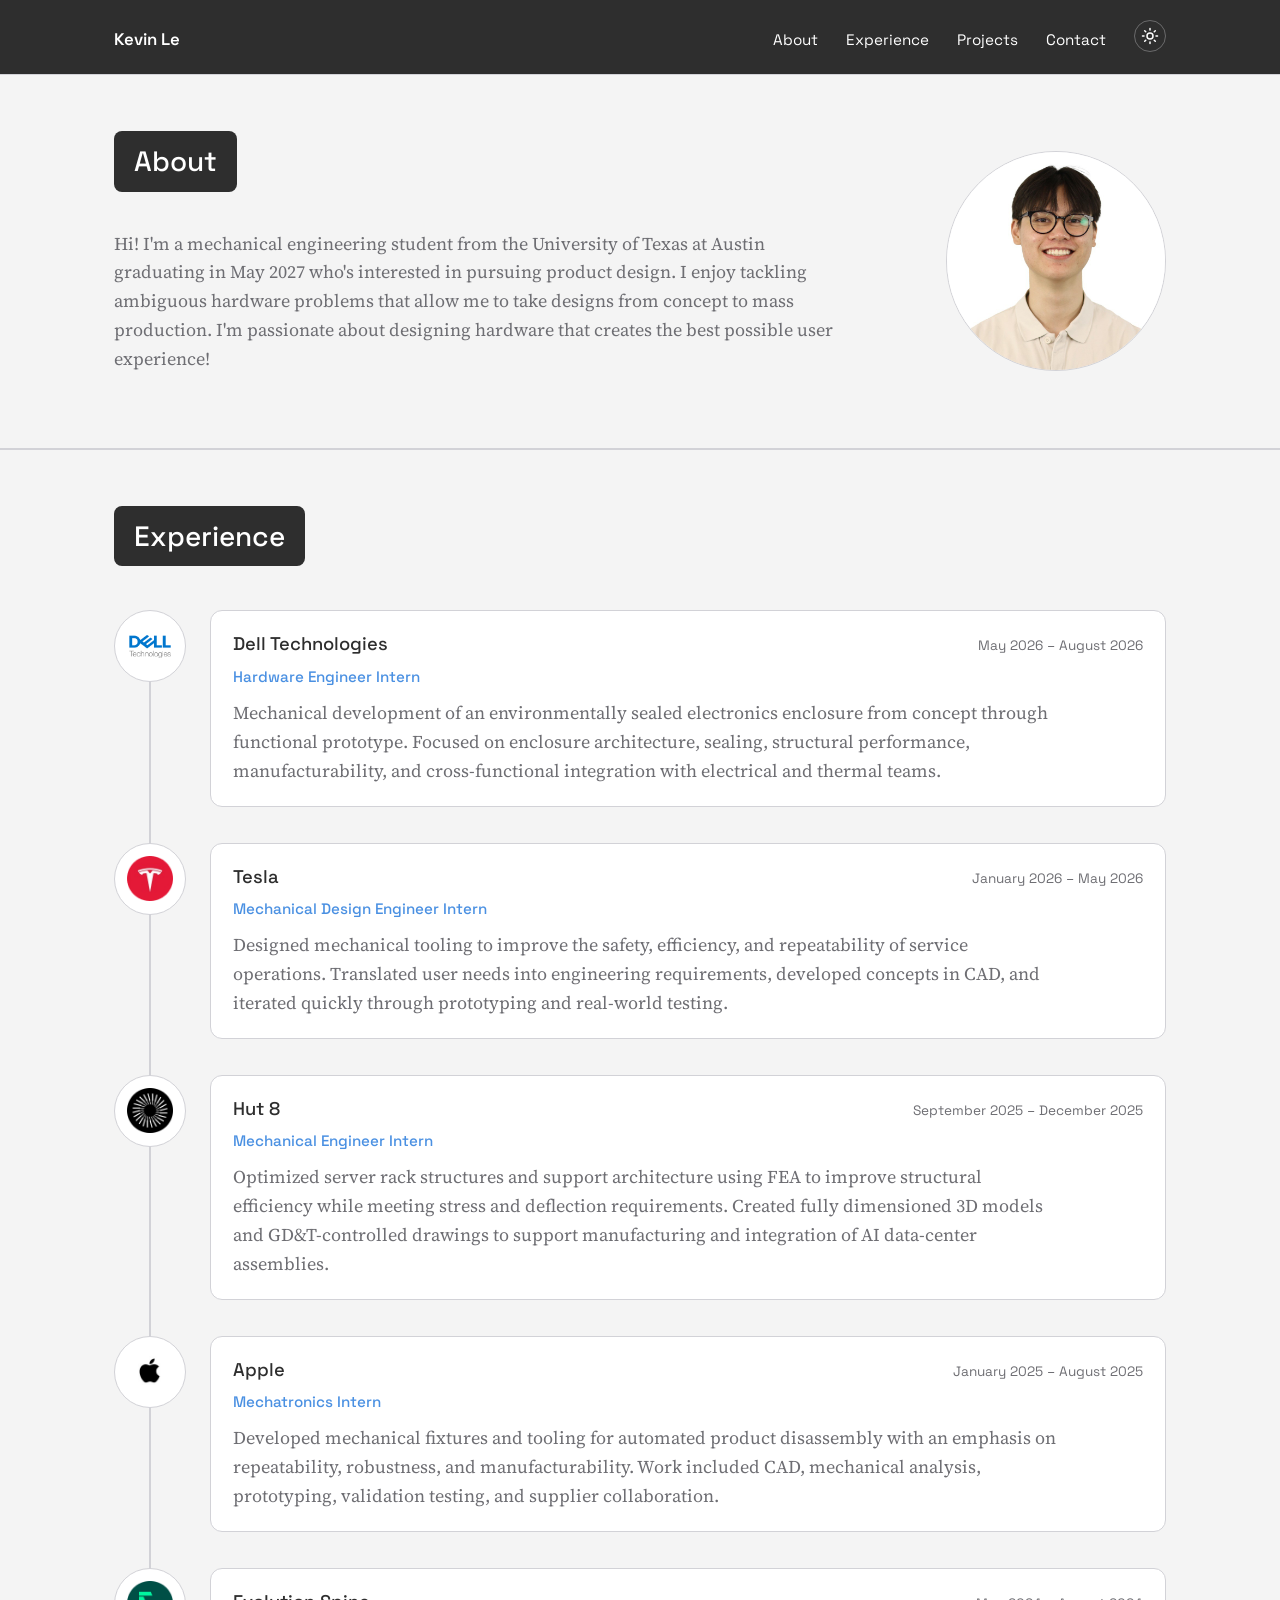
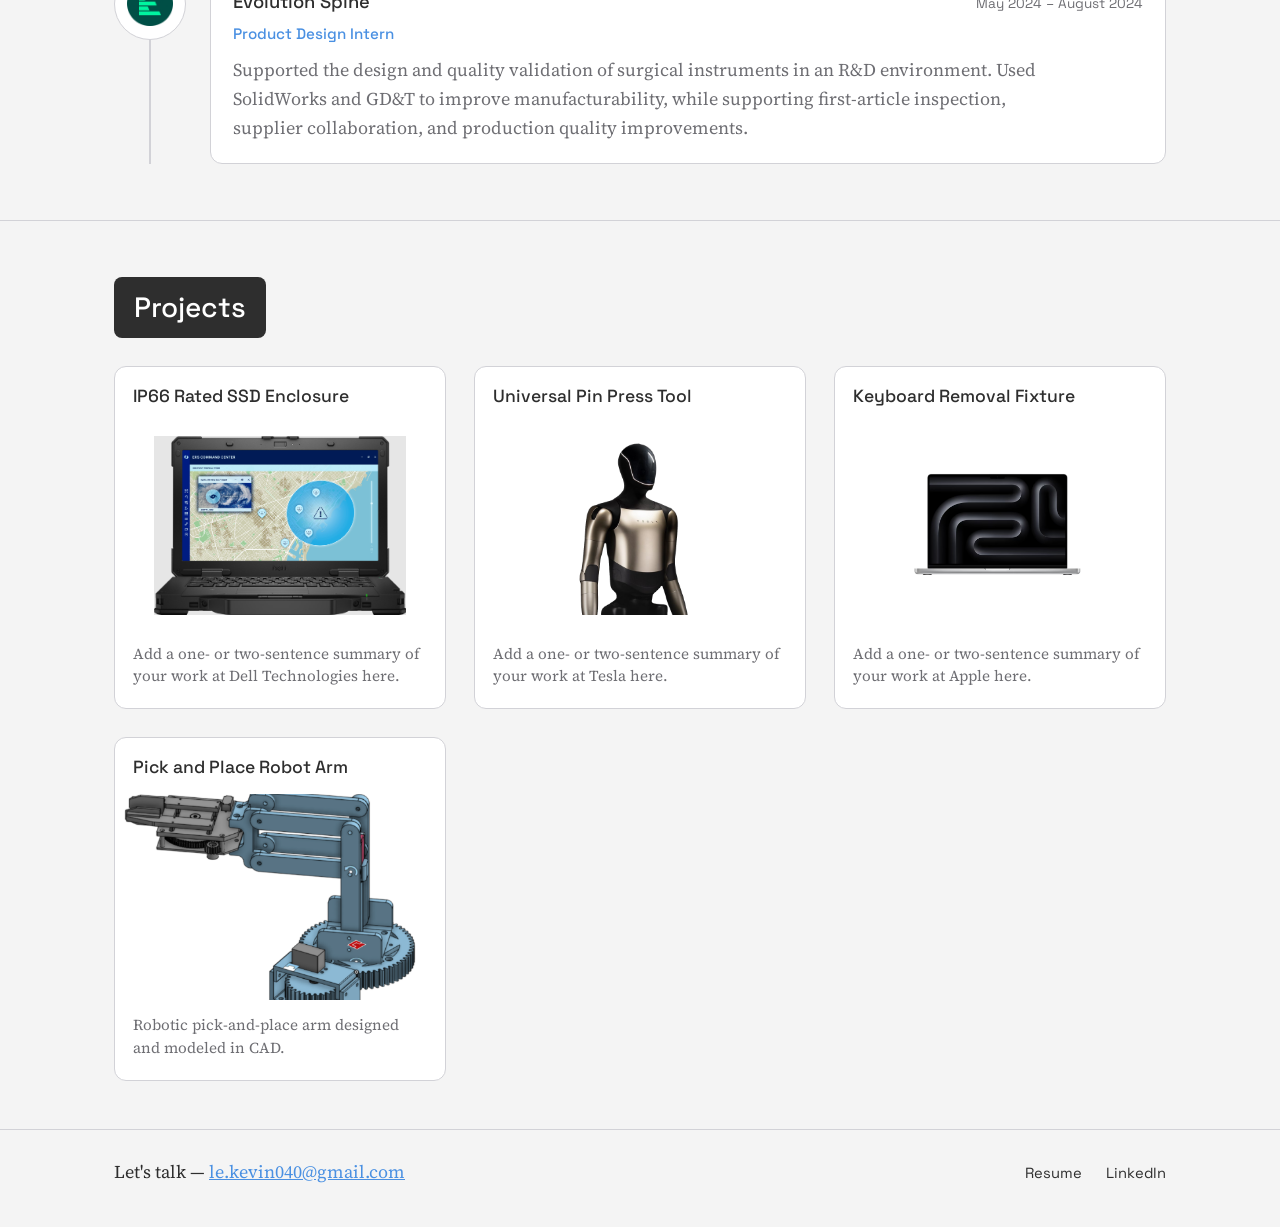
==== commit 017edad0: "Project images" ====
--- a/index.html
+++ b/index.html
@@ -138,7 +138,7 @@
       <article class="project-card">
         <button class="card-trigger" type="button" aria-haspopup="dialog">
           <span class="card-title">IP66 Rated SSD Enclosure</span>
-          <span class="card-media logo"><img src="assets/dell_logo.png" alt="Dell logo"></span>
+          <span class="card-media logo"><img src="assets/rugged.png" alt="Dell logo"></span>
           <span class="card-desc">Add a one- or two-sentence summary of your work at Dell Technologies here.</span>
         </button>
         <div class="project-detail" hidden>
@@ -168,7 +168,7 @@
       <article class="project-card">
         <button class="card-trigger" type="button" aria-haspopup="dialog">
           <span class="card-title">Universal Pin Press Tool</span>
-          <span class="card-media logo"><img src="assets/tesla_logo.png" alt="Tesla logo"></span>
+          <span class="card-media logo"><img src="assets/optimus_bot.png" alt="Tesla logo"></span>
           <span class="card-desc">Add a one- or two-sentence summary of your work at Tesla here.</span>
         </button>
         <div class="project-detail" hidden>
@@ -198,7 +198,7 @@
       <article class="project-card">
         <button class="card-trigger" type="button" aria-haspopup="dialog">
           <span class="card-title">Keyboard Removal Fixture</span>
-          <span class="card-media logo"><img src="assets/apple_logo.png" alt="Apple logo"></span>
+          <span class="card-media logo"><img src="assets/macbook.png" alt="Apple logo"></span>
           <span class="card-desc">Add a one- or two-sentence summary of your work at Apple here.</span>
         </button>
         <div class="project-detail" hidden>
